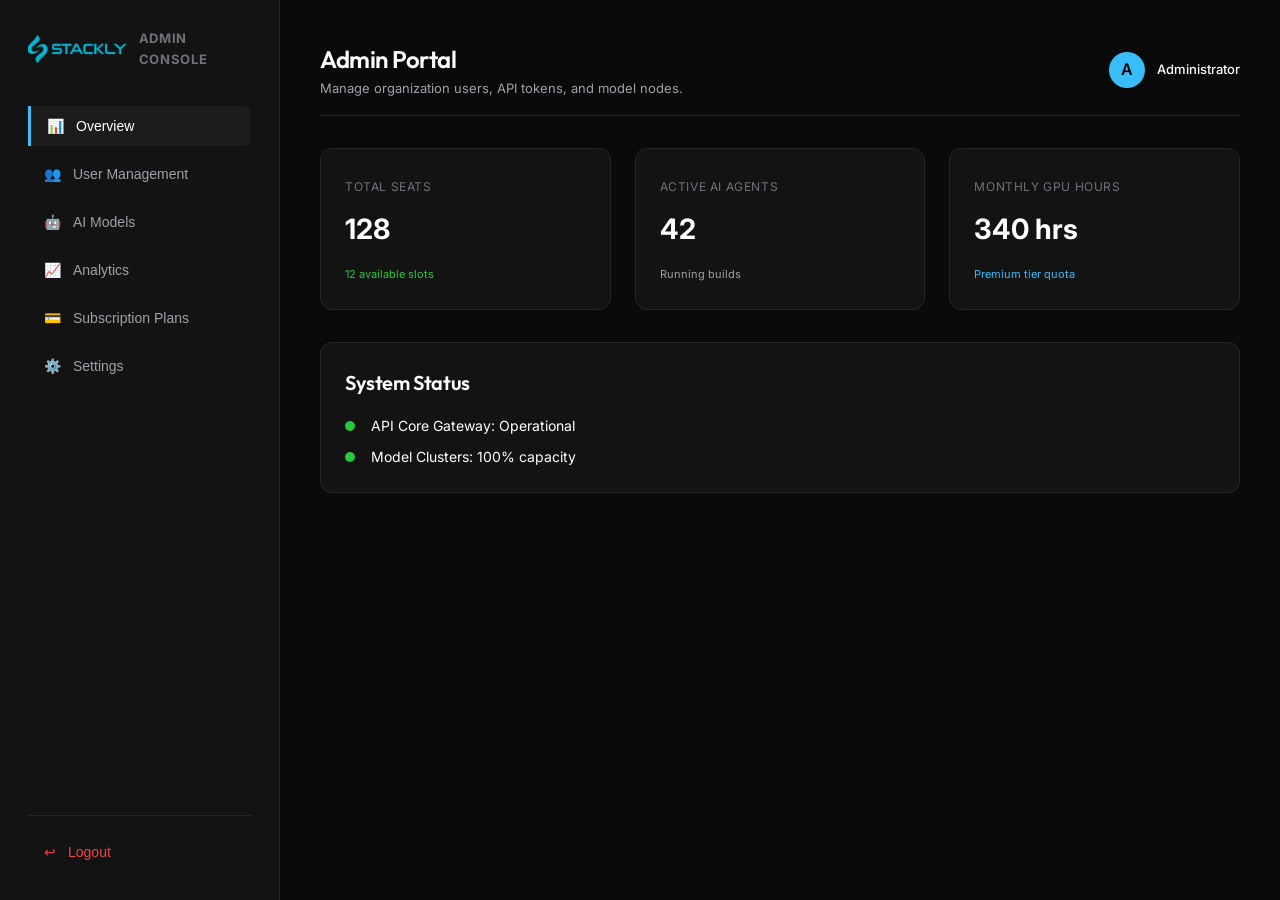
==== AdminDashboard.html @ e02384ad "first commit" ====
<!DOCTYPE html>
<html lang="en" data-theme="dark">
<head>
    <meta charset="UTF-8">
    <meta name="viewport" content="width=device-width, initial-scale=1.0">
    <title>Admin Dashboard - AI Assistant</title>
    
    <!-- Google Fonts -->
    <link rel="preconnect" href="https://fonts.googleapis.com">
    <link rel="preconnect" href="https://fonts.gstatic.com" crossorigin>
    <link href="https://fonts.googleapis.com/css2?family=Inter:wght@400;500;600;700&family=Outfit:wght@600;700;800&display=swap" rel="stylesheet">
    
    <!-- Stylesheets -->
    <link rel="stylesheet" href="styles.css">
</head>
<body>
    <div class="dashboard-layout">
        <!-- Sidebar Navigation -->
        <aside class="dashboard-sidebar">
            <div class="dashboard-sidebar-header">
                <img src="assets/logo (10).webp" alt="AI Assistant Brand Logo" class="dashboard-sidebar-logo">
                <span class="dashboard-sidebar-title">Admin Console</span>
            </div>
            
            <nav class="dashboard-nav">
                <div class="dashboard-nav-item">
                    <button class="dashboard-nav-btn active" data-target="pane-overview">
                        <span>📊</span> Overview
                    </button>
                </div>
                <div class="dashboard-nav-item">
                    <button class="dashboard-nav-btn" data-target="pane-users">
                        <span>👥</span> User Management
                    </button>
                </div>
                <div class="dashboard-nav-item">
                    <button class="dashboard-nav-btn" data-target="pane-models">
                        <span>🤖</span> AI Models
                    </button>
                </div>
                <div class="dashboard-nav-item">
                    <button class="dashboard-nav-btn" data-target="pane-analytics">
                        <span>📈</span> Analytics
                    </button>
                </div>
                <div class="dashboard-nav-item">
                    <button class="dashboard-nav-btn" data-target="pane-plans">
                        <span>💳</span> Subscription Plans
                    </button>
                </div>
                <div class="dashboard-nav-item">
                    <button class="dashboard-nav-btn" data-target="pane-settings">
                        <span>⚙️</span> Settings
                    </button>
                </div>
                
                <div class="dashboard-logout-btn">
                    <button class="dashboard-nav-btn logout-action">
                        <span>↩</span> Logout
                    </button>
                </div>
            </nav>
        </aside>
        
        <!-- Main Dashboard Content -->
        <main class="dashboard-content">
            <header class="dashboard-header">
                <div>
                    <h1 style="font-size: 24px;">Admin Portal</h1>
                    <p style="font-size: 13px; color: var(--text-secondary);">Manage organization users, API tokens, and model nodes.</p>
                </div>
                <div class="dashboard-user-profile">
                    <div class="user-avatar" id="avatar-display">A</div>
                    <div style="font-size: 13px; font-weight: 500;" id="username-display">Administrator</div>
                </div>
            </header>
            
            <!-- Tab Panes -->
            
            <!-- Pane 1: Overview -->
            <section class="dashboard-pane active" id="pane-overview">
                <div class="stats-grid">
                    <div class="stat-card">
                        <span class="stat-title">Total Seats</span>
                        <div class="stat-val">128</div>
                        <span style="font-size: 11px; color: #27c93f;">12 available slots</span>
                    </div>
                    <div class="stat-card">
                        <span class="stat-title">Active AI Agents</span>
                        <div class="stat-val">42</div>
                        <span style="font-size: 11px; opacity: 0.6;">Running builds</span>
                    </div>
                    <div class="stat-card">
                        <span class="stat-title">Monthly GPU Hours</span>
                        <div class="stat-val">340 hrs</div>
                        <span style="font-size: 11px; color: var(--accent-color);">Premium tier quota</span>
                    </div>
                </div>
                
                <div class="dashboard-card">
                    <h3 class="dashboard-section-title">System Status</h3>
                    <div style="display: flex; gap: 16px; align-items: center; margin-top: 12px; font-size: 14px;">
                        <span style="width: 10px; height: 10px; border-radius: 50%; background: #27c93f; display: inline-block;"></span>
                        <span>API Core Gateway: Operational</span>
                    </div>
                    <div style="display: flex; gap: 16px; align-items: center; margin-top: 8px; font-size: 14px;">
                        <span style="width: 10px; height: 10px; border-radius: 50%; background: #27c93f; display: inline-block;"></span>
                        <span>Model Clusters: 100% capacity</span>
                    </div>
                </div>
            </section>
            
            <!-- Pane 2: User Management -->
            <section class="dashboard-pane" id="pane-users">
                <div class="dashboard-card">
                    <h3 class="dashboard-section-title">Active Members</h3>
                    <div style="display: flex; flex-direction: column; gap: 12px; margin-top: 16px;">
                        <div style="display: flex; justify-content: space-between; border-bottom: 1px solid var(--border-color); padding-bottom: 8px; font-size: 14px;">
                            <span>Sarah Connor (sarah@corp.com)</span>
                            <span style="color: var(--accent-color); font-weight: 500;">Admin</span>
                        </div>
                        <div style="display: flex; justify-content: space-between; border-bottom: 1px solid var(--border-color); padding-bottom: 8px; font-size: 14px;">
                            <span>David Lightman (david@wargames.net)</span>
                            <span style="opacity: 0.6;">Developer</span>
                        </div>
                        <div style="display: flex; justify-content: space-between; border-bottom: 1px solid var(--border-color); padding-bottom: 8px; font-size: 14px;">
                            <span>Miles Dyson (miles@cyberdyne.jp)</span>
                            <span style="opacity: 0.6;">Developer</span>
                        </div>
                    </div>
                </div>
            </section>
            
            <!-- Pane 3: AI Models -->
            <section class="dashboard-pane" id="pane-models">
                <div class="dashboard-card">
                    <h3 class="dashboard-section-title">Active LLM Providers</h3>
                    <p style="font-size: 13px; color: var(--text-secondary); margin-bottom: 16px;">Enable or redirect traffic weights to specific AI systems.</p>
                    
                    <div style="display: flex; justify-content: space-between; align-items: center; padding: 12px 0; border-bottom: 1px solid var(--border-color);">
                        <div>
                            <div style="font-weight: 600; font-size: 14px;">Claude 3.5 Sonnet</div>
                            <span style="font-size: 11px; color: var(--text-muted);">Recommended for complex logic</span>
                        </div>
                        <div style="color: #27c93f; font-weight: 600; font-size: 13px;">ACTIVE</div>
                    </div>
                    <div style="display: flex; justify-content: space-between; align-items: center; padding: 12px 0; border-bottom: 1px solid var(--border-color);">
                        <div>
                            <div style="font-weight: 600; font-size: 14px;">Gemini 1.5 Pro</div>
                            <span style="font-size: 11px; color: var(--text-muted);">Recommended for large context tasks</span>
                        </div>
                        <div style="color: #27c93f; font-weight: 600; font-size: 13px;">ACTIVE</div>
                    </div>
                    <div style="display: flex; justify-content: space-between; align-items: center; padding: 12px 0;">
                        <div>
                            <div style="font-weight: 600; font-size: 14px;">Custom Fine-tuned model v2</div>
                            <span style="font-size: 11px; color: var(--text-muted);">Trained on internal codebases</span>
                        </div>
                        <div style="color: var(--text-muted); font-weight: 600; font-size: 13px;">STANDBY</div>
                    </div>
                </div>
            </section>
            
            <!-- Pane 4: Analytics -->
            <section class="dashboard-pane" id="pane-analytics">
                <div class="dashboard-card">
                    <h3 class="dashboard-section-title">Monthly Usage Analytics</h3>
                    <div style="background-color: rgba(255,255,255,0.01); border: 1px solid var(--border-color); border-radius: 8px; padding: 48px; text-align: center; margin-top: 16px;">
                        <span style="font-size: 3rem;">📊</span>
                        <div style="font-weight: 600; margin-top: 12px; font-size: 15px;">Monthly Graph Visualization</div>
                        <p style="font-size: 13px; color: var(--text-secondary); margin-top: 6px;">Total tokens saved this cycle: 15.4M tokens (+14.5% vs last month).</p>
                    </div>
                </div>
            </section>
            
            <!-- Pane 5: Subscription Plans -->
            <section class="dashboard-pane" id="pane-plans">
                <div class="dashboard-card">
                    <h3 class="dashboard-section-title">Active Billing Tier</h3>
                    <div style="background-color: var(--bg-card-hover); border: 1px solid var(--border-color); border-radius: 8px; padding: 24px; margin-top: 16px;">
                        <div style="display: flex; justify-content: space-between; font-weight: 600;">
                            <span>Enterprise Premium Edition</span>
                            <span style="color: var(--accent-color);">$1,450 / month</span>
                        </div>
                        <p style="font-size: 13px; color: var(--text-secondary); margin-top: 12px;">Plan includes unlimited fast seat upgrades, SOC 2 compliance reports, and custom node weights.</p>
                        <div style="margin-top: 24px;">
                            <span style="font-size: 11px; color: var(--text-muted); text-transform: uppercase;">Next Invoice Date</span>
                            <div style="font-size: 14px; font-weight: 600; margin-top: 4px;">August 1, 2026</div>
                        </div>
                    </div>
                </div>
            </section>
            
            <!-- Pane 6: Settings -->
            <section class="dashboard-pane" id="pane-settings">
                <div class="dashboard-card">
                    <h3 class="dashboard-section-title">System Configuration</h3>
                    <div style="margin-top: 20px;">
                        <div style="margin-bottom: 16px;">
                            <label style="display: block; font-size: 13px; font-weight: 600; margin-bottom: 6px;">Zero Data Retention Policy</label>
                            <span style="font-size: 11px; color: var(--text-muted); display: block; margin-bottom: 8px;">Enforces model providers to not write logs containing query prompts.</span>
                            <select class="form-input" style="width: auto;">
                                <option value="on">Strict (Enabled)</option>
                                <option value="off">Off</option>
                            </select>
                        </div>
                        <div>
                            <label style="display: block; font-size: 13px; font-weight: 600; margin-bottom: 6px;">Git Branch Verification Hook</label>
                            <span style="font-size: 11px; color: var(--text-muted); display: block; margin-bottom: 8px;">Triggers reviews of newly merged code lines.</span>
                            <select class="form-input" style="width: auto;">
                                <option value="on">Enabled</option>
                                <option value="off">Disabled</option>
                            </select>
                        </div>
                    </div>
                </div>
            </section>
        </main>
    </div>
    
    <!-- Scripts -->
    <script src="script.js"></script>
    <script>
        // Retrieve current logged in user details from localStorage to personalize
        (function() {
            const currentUser = JSON.parse(localStorage.getItem('currentUser'));
            if (currentUser) {
                document.getElementById('username-display').textContent = currentUser.fullName;
                document.getElementById('avatar-display').textContent = currentUser.fullName.charAt(0).toUpperCase();
            }
        })();
    </script>
</body>
</html>
---- styles.css ----
/* CSS Design System for Cursor Clone */

/* Theme Variables */
:root {
    /* Transitions */
    --transition-fast: 0.15s ease;
    --transition-normal: 0.25s cubic-bezier(0.4, 0, 0.2, 1);
    
    /* Layout */
    --max-width: 1200px;
    --header-height: 64px;
    
    /* Fonts */
    --font-sans: 'Inter', -apple-system, BlinkMacSystemFont, "Segoe UI", Roboto, Helvetica, Arial, sans-serif;
    --font-heading: 'Outfit', var(--font-sans);
    --font-mono: 'Fira Code', SFMono-Regular, Consolas, "Liberation Mono", Menlo, monospace;
}

/* Dark Mode (Default) */
html[data-theme="dark"] {
    --bg-page: #0a0a0a;
    --bg-header: rgba(10, 10, 10, 0.7);
    --bg-card: #131313;
    --bg-card-hover: #1c1c1c;
    --bg-panel: #141414;
    --bg-input: #1b1b1b;
    --border-color: #262626;
    --border-glow: rgba(255, 255, 255, 0.08);
    --text-primary: #ffffff;
    --text-secondary: #a1a1aa;
    --text-muted: #71717a;
    --primary-color: #ffffff;
    --primary-text-color: #000000;
    --secondary-color: #27272a;
    --secondary-text-color: #f4f4f5;
    --accent-color: #38bdf8;
    --accent-glow: rgba(56, 189, 248, 0.15);
    --ide-bg: #0d0d0d;
    --ide-chrome: #161616;
    --ide-border: #222222;
}

/* Light Mode */
html[data-theme="light"] {
    --bg-page: #f7f7f4;
    --bg-header: rgba(247, 247, 244, 0.7);
    --bg-card: #ffffff;
    --bg-card-hover: #f1f1ef;
    --bg-panel: #eaeaea;
    --bg-input: #ffffff;
    --border-color: #e4e4e0;
    --border-glow: rgba(0, 0, 0, 0.04);
    --text-primary: #1c1917;
    --text-secondary: #57534e;
    --text-muted: #878580;
    --primary-color: #1c1917;
    --primary-text-color: #ffffff;
    --secondary-color: #e7e5e4;
    --secondary-text-color: #1c1917;
    --accent-color: #0284c7;
    --accent-glow: rgba(2, 132, 199, 0.1);
    --ide-bg: #fdfdfc;
    --ide-chrome: #f0f0ed;
    --ide-border: #e2e2de;
}

/* Base Styles */
* {
    box-sizing: border-box;
    margin: 0;
    padding: 0;
}

html {
    scroll-behavior: smooth;
    max-width: 100%;
    overflow-x: hidden;
}

body {
    background-color: var(--bg-page);
    color: var(--text-primary);
    font-family: var(--font-sans);
    line-height: 1.6;
    font-size: 16px;
    transition: background-color var(--transition-normal), color var(--transition-normal);
    -webkit-font-smoothing: antialiased;
    max-width: 100%;
    overflow-x: hidden;
}

h1, h2, h3, h4, h5, h6 {
    font-family: var(--font-heading);
    font-weight: 600;
    letter-spacing: -0.02em;
    color: var(--text-primary);
}

a {
    color: inherit;
    text-decoration: none;
    transition: color var(--transition-fast);
}

/* Container Layout */
.container {
    width: 100%;
    max-width: var(--max-width);
    margin: 0 auto;
    padding: 0 24px;
}

/* Sticky Navigation Header */
.site-header {
    position: fixed;
    top: 0;
    left: 0;
    width: 100%;
    height: var(--header-height);
    background-color: var(--bg-header);
    backdrop-filter: blur(12px);
    -webkit-backdrop-filter: blur(12px);
    border-bottom: 1px solid var(--border-color);
    z-index: 100;
    transition: background-color var(--transition-normal), border-color var(--transition-normal);
}

.nav-container {
    max-width: var(--max-width);
    height: 100%;
    margin: 0 auto;
    padding: 0 24px;
    display: flex;
    align-items: center;
    justify-content: space-between;
}

.brand-logo {
    display: flex;
    align-items: center;
    color: var(--text-primary);
}

.logo-icon {
    height: 20px;
    width: auto;
}

/* Dropdown Menus */
.main-navigation {
    display: flex;
    align-items: center;
}

.nav-list {
    display: flex;
    list-style: none;
    gap: 8px;
}

.nav-item {
    position: relative;
}

.nav-link, .nav-btn-link {
    display: flex;
    align-items: center;
    gap: 4px;
    padding: 8px 16px;
    font-size: 14px;
    font-weight: 500;
    color: var(--text-secondary);
    background: none;
    border: none;
    cursor: pointer;
    border-radius: 6px;
    font-family: inherit;
    transition: color var(--transition-fast), background-color var(--transition-fast);
}

.nav-link:hover, .nav-btn-link:hover {
    color: var(--text-primary);
    background-color: var(--bg-card-hover);
}

.caret-icon {
    font-size: 10px;
    opacity: 0.7;
    margin-left: 2px;
}

/* Hover-based Dropdown Menu */
.dropdown-menu {
    position: absolute;
    top: calc(100% + 4px);
    left: 0;
    min-width: 180px;
    background-color: var(--bg-card);
    border: 1px solid var(--border-color);
    border-radius: 8px;
    padding: 6px;
    opacity: 0;
    visibility: hidden;
    transform: translateY(8px);
    transition: opacity var(--transition-fast), transform var(--transition-fast), visibility var(--transition-fast);
    box-shadow: 0 10px 25px -5px rgba(0, 0, 0, 0.1), 0 8px 10px -6px rgba(0, 0, 0, 0.1);
    z-index: 110;
}

.nav-item:hover .dropdown-menu,
.nav-item:focus-within .dropdown-menu {
    opacity: 1;
    visibility: visible;
    transform: translateY(0);
}

.dropdown-link {
    display: block;
    padding: 8px 12px;
    font-size: 14px;
    color: var(--text-secondary);
    border-radius: 4px;
    transition: background-color var(--transition-fast), color var(--transition-fast);
}

.dropdown-link:hover {
    background-color: var(--bg-card-hover);
    color: var(--text-primary);
}

/* Header Actions buttons */
.header-actions {
    display: flex;
    align-items: center;
    gap: 12px;
}

.btn-signin {
    font-size: 14px;
    font-weight: 500;
    color: var(--text-secondary);
    padding: 8px 12px;
    transition: color var(--transition-fast);
}

.btn-signin:hover {
    color: var(--text-primary);
}

.btn-contact-sales {
    font-size: 14px;
    font-weight: 500;
    color: var(--text-secondary);
    padding: 8px 16px;
    border: 1px solid var(--border-color);
    border-radius: 6px;
    transition: background-color var(--transition-fast), color var(--transition-fast);
}

.btn-contact-sales:hover {
    background-color: var(--bg-card-hover);
    color: var(--text-primary);
}

.btn-download-main {
    font-size: 14px;
    font-weight: 500;
    background-color: var(--primary-color);
    color: var(--primary-text-color);
    padding: 8px 16px;
    border-radius: 6px;
    transition: opacity var(--transition-fast);
}

.btn-download-main:hover {
    opacity: 0.9;
}

/* Mobile Toggle menu button */
.mobile-menu-toggle {
    display: none;
    background: none;
    border: none;
    color: var(--text-primary);
    cursor: pointer;
    padding: 4px;
}

.mobile-menu-toggle svg {
    width: 24px;
    height: 24px;
}

.hidden {
    display: none !important;
}

/* Hero Section */
.hero-section {
    padding-top: 140px;
    padding-bottom: 60px;
    text-align: center;
}

.hero-container {
    max-width: 800px;
    margin: 0 auto;
    padding: 0 24px;
}

.hero-heading {
    font-size: 3.5rem;
    line-height: 1.15;
    font-weight: 700;
    margin-bottom: 24px;
    letter-spacing: -0.03em;
    background: linear-gradient(135deg, var(--text-primary) 50%, var(--text-muted));
    -webkit-background-clip: text;
    -webkit-text-fill-color: transparent;
}

.hero-ctas {
    display: flex;
    justify-content: center;
    gap: 16px;
    margin-top: 32px;
}

.btn-hero-primary {
    display: inline-flex;
    align-items: center;
    gap: 8px;
    background-color: var(--primary-color);
    color: var(--primary-text-color);
    padding: 14px 28px;
    border-radius: 8px;
    font-size: 16px;
    font-weight: 600;
    transition: opacity var(--transition-fast), transform var(--transition-fast);
}

.btn-hero-primary:hover {
    opacity: 0.9;
    transform: translateY(-1px);
}

.btn-hero-secondary {
    display: inline-flex;
    align-items: center;
    gap: 8px;
    background-color: var(--secondary-color);
    color: var(--secondary-text-color);
    border: 1px solid var(--border-color);
    padding: 14px 28px;
    border-radius: 8px;
    font-size: 16px;
    font-weight: 600;
    transition: background-color var(--transition-fast), transform var(--transition-fast);
}

.btn-hero-secondary:hover {
    background-color: var(--bg-card-hover);
    transform: translateY(-1px);
}

.btn-icon {
    font-weight: 700;
}

/* Interactive IDE Section */
.ide-demo-section {
    padding: 40px 0 80px;
}

.ide-demo-container {
    max-width: 1040px;
    margin: 0 auto;
    padding: 0 24px;
}

.ide-frame {
    background-color: var(--ide-bg);
    border: 1px solid var(--ide-border);
    border-radius: 12px;
    overflow: hidden;
    box-shadow: 0 20px 50px rgba(0, 0, 0, 0.15), 0 0 0 1px var(--border-glow);
    display: flex;
    flex-direction: column;
    height: 600px;
    transition: background-color var(--transition-normal), border-color var(--transition-normal);
}

.ide-titlebar {
    background-color: var(--ide-chrome);
    height: 40px;
    display: flex;
    align-items: center;
    justify-content: space-between;
    padding: 0 16px;
    border-bottom: 1px solid var(--ide-border);
}

.window-controls {
    display: flex;
    gap: 6px;
}

.window-controls .dot {
    width: 10px;
    height: 10px;
    border-radius: 50%;
    display: inline-block;
}

.dot.red { background-color: #ff5f56; }
.dot.yellow { background-color: #ffbd2e; }
.dot.green { background-color: #27c93f; }

.tabs-container {
    display: flex;
    height: 100%;
}

.ide-tab {
    background: none;
    border: none;
    font-family: var(--font-sans);
    font-size: 13px;
    color: var(--text-secondary);
    padding: 0 20px;
    height: 100%;
    cursor: pointer;
    border-bottom: 2px solid transparent;
    transition: color var(--transition-fast), border-color var(--transition-fast);
}

.ide-tab.active {
    color: var(--text-primary);
    font-weight: 500;
    border-bottom-color: var(--accent-color);
}

.ide-status-pill {
    display: flex;
    align-items: center;
    gap: 6px;
    font-size: 12px;
    color: var(--text-muted);
    font-weight: 500;
}

.pulse-indicator {
    width: 6px;
    height: 6px;
    border-radius: 50%;
    background-color: #10b981;
    display: inline-block;
    animation: pulse 2s infinite;
}

@keyframes pulse {
    0% { transform: scale(0.95); box-shadow: 0 0 0 0 rgba(16, 185, 129, 0.7); }
    70% { transform: scale(1); box-shadow: 0 0 0 4px rgba(16, 185, 129, 0); }
    100% { transform: scale(0.95); box-shadow: 0 0 0 0 rgba(16, 185, 129, 0); }
}

.ide-body {
    flex: 1;
    position: relative;
    overflow: hidden;
}

.ide-pane {
    position: absolute;
    top: 0;
    left: 0;
    width: 100%;
    height: 100%;
    opacity: 0;
    visibility: hidden;
    transition: opacity var(--transition-fast), visibility var(--transition-fast);
}

.ide-pane.active {
    opacity: 1;
    visibility: visible;
}

/* Workspace Layout */
.workspace-layout {
    display: grid;
    grid-template-columns: 200px 1fr 240px;
    height: 100%;
}

.ide-sidebar {
    background-color: var(--ide-chrome);
    border-right: 1px solid var(--ide-border);
    display: flex;
    flex-direction: column;
    padding: 12px 0;
    overflow-y: auto;
}

.sidebar-section {
    margin-bottom: 20px;
}

.sidebar-title {
    font-family: var(--font-heading);
    font-size: 11px;
    text-transform: uppercase;
    letter-spacing: 0.05em;
    color: var(--text-muted);
    padding: 0 16px 8px;
    font-weight: 600;
}

.task-rows {
    display: flex;
    flex-direction: column;
}

.task-row {
    display: flex;
    align-items: center;
    gap: 10px;
    padding: 8px 16px;
    cursor: pointer;
    transition: background-color var(--transition-fast);
}

.task-row:hover {
    background-color: var(--bg-card-hover);
}

.task-row.active {
    background-color: var(--accent-glow);
    border-left: 2px solid var(--accent-color);
}

.task-icon {
    display: flex;
    align-items: center;
    color: var(--accent-color);
}

.task-name {
    font-size: 13px;
    font-weight: 500;
    color: var(--text-primary);
    white-space: nowrap;
    overflow: hidden;
    text-overflow: ellipsis;
}

.task-status {
    font-size: 11px;
    color: var(--text-muted);
}

.file-list {
    list-style: none;
}

.file-item {
    font-size: 13px;
    color: var(--text-secondary);
    padding: 6px 20px;
    cursor: pointer;
    transition: background-color var(--transition-fast), color var(--transition-fast);
}

.file-item:hover {
    background-color: var(--bg-card-hover);
    color: var(--text-primary);
}

.file-item.selected {
    color: var(--text-primary);
    font-weight: 500;
    background-color: var(--bg-card-hover);
}

/* Editor Area styling */
.ide-editor-area {
    display: flex;
    flex-direction: column;
    background-color: var(--ide-bg);
    height: 100%;
    position: relative;
}

.editor-header {
    height: 36px;
    border-bottom: 1px solid var(--ide-border);
    display: flex;
    align-items: center;
    justify-content: space-between;
    padding: 0 16px;
}

.active-tab-file {
    font-size: 13px;
    font-weight: 500;
    color: var(--text-primary);
}

.editor-mode-badge {
    font-size: 11px;
    color: var(--accent-color);
    background-color: var(--accent-glow);
    padding: 2px 8px;
    border-radius: 4px;
    font-weight: 500;
}

.editor-window {
    flex: 1;
    display: flex;
    padding: 16px 0;
    font-family: var(--font-mono);
    font-size: 13px;
    overflow-y: auto;
}

.line-numbers {
    width: 44px;
    text-align: right;
    padding-right: 12px;
    color: var(--text-muted);
    user-select: none;
    line-height: 20px;
}

.code-output {
    flex: 1;
    white-space: pre-wrap;
    line-height: 20px;
    color: var(--text-primary);
}

/* Code Highlighting */
.code-comment { color: #57534e; font-style: italic; }
.code-tag { color: #f43f5e; }
.code-attr { color: #f97316; }
.code-str { color: #10b981; }
.code-div { color: #f43f5e; }

/* Interactive panel */
.editor-interactive-panel {
    border-top: 1px solid var(--ide-border);
    background-color: var(--ide-chrome);
    padding: 12px 16px;
}

.suggestions-row {
    display: flex;
    align-items: center;
    gap: 8px;
    margin-bottom: 10px;
    flex-wrap: wrap;
}

.suggest-label {
    font-size: 12px;
    color: var(--text-muted);
}

.suggest-btn {
    background-color: var(--bg-card);
    border: 1px solid var(--border-color);
    color: var(--text-secondary);
    font-size: 12px;
    padding: 4px 10px;
    border-radius: 4px;
    cursor: pointer;
    font-family: inherit;
    transition: background-color var(--transition-fast), color var(--transition-fast);
}

.suggest-btn:hover {
    background-color: var(--bg-card-hover);
    color: var(--text-primary);
}

.prompt-input-wrapper {
    background-color: var(--bg-input);
    border: 1px solid var(--border-color);
    border-radius: 8px;
    padding: 8px;
    display: flex;
    flex-direction: column;
    gap: 8px;
    transition: border-color var(--transition-fast);
}

.prompt-input-wrapper:focus-within {
    border-color: var(--accent-color);
}

.prompt-textarea {
    background: none;
    border: none;
    outline: none;
    color: var(--text-primary);
    font-family: inherit;
    font-size: 13px;
    resize: none;
    height: 48px;
}

.prompt-controls {
    display: flex;
    align-items: center;
    justify-content: space-between;
}

.model-select {
    display: flex;
    align-items: center;
    gap: 6px;
    font-size: 11px;
}

.model-badge {
    background-color: var(--border-color);
    color: var(--text-secondary);
    padding: 2px 6px;
    border-radius: 4px;
}

.model-name {
    color: var(--text-muted);
}

.prompt-submit-btn {
    background-color: var(--primary-color);
    color: var(--primary-text-color);
    border: none;
    padding: 6px 12px;
    font-size: 12px;
    font-weight: 500;
    border-radius: 4px;
    cursor: pointer;
    font-family: inherit;
    transition: opacity var(--transition-fast);
}

.prompt-submit-btn:hover {
    opacity: 0.9;
}

/* Side Terminal Panel */
.ide-terminal-panel {
    background-color: var(--ide-chrome);
    border-left: 1px solid var(--ide-border);
    display: flex;
    flex-direction: column;
}

.panel-header {
    height: 36px;
    border-bottom: 1px solid var(--ide-border);
    display: flex;
}

.panel-tab {
    display: flex;
    align-items: center;
    justify-content: center;
    padding: 0 16px;
    font-size: 12px;
    color: var(--text-secondary);
    cursor: pointer;
    border-bottom: 1px solid transparent;
}

.panel-tab.active {
    color: var(--text-primary);
    font-weight: 500;
    border-bottom-color: var(--accent-color);
}

.terminal-body {
    flex: 1;
    padding: 16px;
    font-family: var(--font-mono);
    font-size: 12px;
    color: var(--text-secondary);
    overflow-y: auto;
    line-height: 1.5;
}

.term-line {
    margin-bottom: 6px;
}

.term-line.system {
    color: var(--text-muted);
}

.term-line.success {
    color: #10b981;
}

.term-line.error {
    color: #f43f5e;
}

/* CLI simulation styling */
.cli-workspace {
    display: flex;
    flex-direction: column;
    height: 100%;
}

.cli-header {
    height: 36px;
    background-color: var(--ide-chrome);
    border-bottom: 1px solid var(--ide-border);
    display: flex;
    align-items: center;
    padding: 0 16px;
}

.cli-title {
    font-size: 12px;
    color: var(--text-secondary);
    font-family: var(--font-mono);
}

.cli-body {
    flex: 1;
    background-color: #000000;
    color: #ffffff;
    font-family: var(--font-mono);
    font-size: 13px;
    padding: 20px;
    overflow-y: auto;
}

.cli-line {
    margin-bottom: 4px;
    line-height: 1.5;
}

.cli-line.success { color: #10b981; }
.cli-line.info { color: #38bdf8; }
.cli-line.warning { color: #f59e0b; }

/* Features Overview Section */
.features-overview {
    padding: 80px 0;
    border-top: 1px solid var(--border-color);
}

.section-container {
    display: flex;
    flex-direction: column;
    gap: 48px;
}

.feature-headline-block {
    max-width: 680px;
}

.badge-accent {
    display: inline-block;
    color: var(--accent-color);
    background-color: var(--accent-glow);
    font-size: 12px;
    font-weight: 600;
    text-transform: uppercase;
    letter-spacing: 0.05em;
    padding: 4px 10px;
    border-radius: 100px;
    margin-bottom: 16px;
}

.section-title {
    font-size: 2.5rem;
    font-weight: 700;
    line-height: 1.15;
    margin-bottom: 16px;
}

.section-title-sm {
    font-size: 2rem;
    font-weight: 700;
    line-height: 1.2;
    margin-bottom: 16px;
}

.section-subtitle {
    font-size: 1.15rem;
    color: var(--text-secondary);
    margin-bottom: 20px;
}

.link-arrow {
    display: inline-flex;
    align-items: center;
    gap: 6px;
    font-weight: 500;
    color: var(--text-primary);
}

.link-arrow .arrow {
    transition: transform var(--transition-fast);
}

.link-arrow:hover .arrow {
    transform: translateX(4px);
}

/* Feature grid cards layout */
.feature-grid {
    display: grid;
    grid-template-columns: repeat(2, 1fr);
    gap: 24px;
}

.glass-panel {
    background-color: var(--bg-card);
    border: 1px solid var(--border-color);
    border-radius: 12px;
    overflow: hidden;
    transition: background-color var(--transition-normal), border-color var(--transition-normal), transform var(--transition-fast);
}

.glass-panel:hover {
    background-color: var(--bg-card-hover);
    transform: translateY(-2px);
}

.card-image-box {
    height: 240px;
    background-color: var(--bg-panel);
    overflow: hidden;
    position: relative;
    border-bottom: 1px solid var(--border-color);
}

.card-img {
    width: 100%;
    height: 100%;
    object-cover: cover;
    object-position: center;
    transition: transform var(--transition-normal);
}

.feature-card:hover .card-img {
    transform: scale(1.03);
}

.card-content {
    padding: 32px;
}

.card-title {
    font-size: 1.35rem;
    font-weight: 600;
    margin-bottom: 12px;
}

.card-text {
    font-size: 15px;
    color: var(--text-secondary);
    margin-bottom: 20px;
}

.card-link {
    display: inline-block;
    font-size: 14px;
    font-weight: 500;
    color: var(--text-primary);
}

/* Automations Section */
.automations-section {
    padding: 80px 0;
    background: radial-gradient(circle at 80% 50%, var(--accent-glow) 0%, transparent 60%);
    border-top: 1px solid var(--border-color);
}

.automations-layout {
    display: grid;
    grid-template-columns: 1fr 1fr;
    gap: 48px;
    align-items: center;
}

.section-paragraph {
    font-size: 1.05rem;
    color: var(--text-secondary);
    margin-bottom: 24px;
}

.check-list {
    list-style: none;
    margin-bottom: 28px;
}

.check-list li {
    display: flex;
    align-items: center;
    gap: 10px;
    font-size: 15px;
    margin-bottom: 10px;
    color: var(--text-secondary);
}

.check-mark {
    color: var(--accent-color);
    font-weight: bold;
}

.btn-link-pill {
    display: inline-block;
    padding: 10px 20px;
    background-color: var(--bg-card);
    border: 1px solid var(--border-color);
    border-radius: 100px;
    font-size: 14px;
    font-weight: 500;
    transition: background-color var(--transition-fast);
}

.btn-link-pill:hover {
    background-color: var(--bg-card-hover);
}

/* Mockup automation card */
.automations-mockup-container {
    display: flex;
    justify-content: center;
}

.automations-card {
    background-color: #0c0b0a;
    border: 1px solid #1f1d1b;
    border-radius: 10px;
    width: 100%;
    max-width: 440px;
    overflow: hidden;
    box-shadow: 0 10px 30px rgba(0, 0, 0, 0.2);
}

.mockup-header {
    height: 36px;
    background-color: #141311;
    border-bottom: 1px solid #1f1d1b;
    display: flex;
    align-items: center;
    justify-content: space-between;
    padding: 0 16px;
}

.mockup-title {
    font-size: 12px;
    font-family: var(--font-mono);
    color: #a1a1aa;
}

.badge-active {
    font-size: 11px;
    background-color: rgba(16, 185, 129, 0.15);
    color: #10b981;
    padding: 2px 8px;
    border-radius: 4px;
    font-weight: 500;
}

.mockup-code {
    padding: 20px;
    font-family: var(--font-mono);
    font-size: 13px;
    color: #f4f4f5;
    line-height: 1.6;
    overflow-x: auto;
}

.json-key { color: #f43f5e; }
.json-str { color: #10b981; }
.json-bool { color: #38bdf8; }
.json-comment { color: #71717a; font-style: italic; }

.mockup-footer-action {
    padding: 12px 20px;
    background-color: #141311;
    border-top: 1px solid #1f1d1b;
    font-size: 12px;
}

.log-status.success {
    color: #10b981;
}

/* Testimonials section */
.testimonials-section {
    padding: 80px 0;
    border-top: 1px solid var(--border-color);
}

.testimonials-heading {
    text-align: center;
    font-size: 1.75rem;
    margin-bottom: 40px;
    color: var(--text-primary);
}

.testimonials-grid {
    display: grid;
    grid-template-columns: repeat(3, 1fr);
    gap: 24px;
}

.testimonial-card {
    background-color: var(--bg-card);
    border: 1px solid var(--border-color);
    padding: 32px;
    border-radius: 12px;
    display: flex;
    flex-direction: column;
    justify-content: space-between;
    transition: background-color var(--transition-normal);
}

.quote-text {
    font-size: 15px;
    color: var(--text-secondary);
    font-style: italic;
    margin-bottom: 24px;
    line-height: 1.6;
}

.quote-author {
    display: flex;
    flex-direction: column;
    font-style: normal;
}

.author-name {
    font-weight: 600;
    font-size: 14px;
    color: var(--text-primary);
}

.author-title {
    font-size: 12px;
    color: var(--text-muted);
}

/* Stay on Frontier section */
.frontier-section {
    padding: 80px 0;
    background-color: var(--bg-card);
    border-top: 1px solid var(--border-color);
}

.frontier-intro {
    max-width: 600px;
    margin: 0 auto 48px;
}

.frontier-grid {
    display: grid;
    grid-template-columns: repeat(3, 1fr);
    gap: 24px;
}

.frontier-card {
    border: 1px solid var(--border-color);
    padding: 32px;
    border-radius: 12px;
    background-color: var(--bg-page);
    transition: transform var(--transition-fast);
}

.frontier-card:hover {
    transform: translateY(-2px);
}

.frontier-icon {
    font-size: 28px;
    margin-bottom: 16px;
}

.frontier-card-title {
    font-size: 1.25rem;
    font-weight: 600;
    margin-bottom: 12px;
}

.frontier-card-desc {
    font-size: 14px;
    color: var(--text-secondary);
    margin-bottom: 20px;
}

.frontier-link {
    font-size: 13px;
    font-weight: 500;
    color: var(--text-primary);
}

/* Pricing Section */
.pricing-section {
    padding: 80px 0;
    border-top: 1px solid var(--border-color);
}

.pricing-header {
    max-width: 600px;
    margin: 0 auto 48px;
    text-align: center;
}

.pricing-grid {
    display: grid;
    grid-template-columns: repeat(3, 1fr);
    gap: 24px;
    align-items: stretch;
}

.pricing-card {
    padding: 40px 32px;
    display: flex;
    flex-direction: column;
    justify-content: space-between;
    position: relative;
}

.pricing-card.popular {
    border-color: var(--accent-color);
    box-shadow: 0 10px 30px var(--accent-glow);
}

.popular-badge {
    position: absolute;
    top: 16px;
    right: 16px;
    background-color: var(--accent-color);
    color: var(--primary-text-color);
    font-size: 11px;
    font-weight: 600;
    text-transform: uppercase;
    padding: 2px 10px;
    border-radius: 100px;
}

.pricing-card-header {
    margin-bottom: 28px;
}

.plan-name {
    font-size: 1.5rem;
    font-weight: 600;
    margin-bottom: 8px;
}

.plan-desc {
    font-size: 13px;
    color: var(--text-secondary);
    margin-bottom: 20px;
}

.plan-price {
    display: flex;
    align-items: baseline;
}

.price-val {
    font-size: 2.5rem;
    font-weight: 700;
    color: var(--text-primary);
}

.price-freq {
    font-size: 14px;
    color: var(--text-muted);
    margin-left: 4px;
}

.plan-features {
    list-style: none;
    margin-bottom: 32px;
}

.plan-features li {
    font-size: 14px;
    color: var(--text-secondary);
    margin-bottom: 12px;
    display: flex;
    align-items: center;
    gap: 8px;
}

.feat-check {
    color: var(--accent-color);
    font-weight: bold;
}

.btn-plan-action {
    display: block;
    text-align: center;
    padding: 12px 20px;
    border: 1px solid var(--border-color);
    border-radius: 6px;
    font-size: 14px;
    font-weight: 600;
    background-color: var(--bg-card);
    transition: background-color var(--transition-fast), border-color var(--transition-fast);
}

.btn-plan-action:hover {
    background-color: var(--bg-card-hover);
    border-color: var(--text-secondary);
}

.btn-plan-action.primary {
    background-color: var(--primary-color);
    color: var(--primary-text-color);
    border: none;
    transition: opacity var(--transition-fast);
}

.btn-plan-action.primary:hover {
    opacity: 0.9;
}

/* Changelog update logs */
.changelog-section {
    padding: 80px 0;
    border-top: 1px solid var(--border-color);
}

.changelog-header-row {
    display: flex;
    align-items: flex-end;
    justify-content: space-between;
    margin-bottom: 40px;
}

.section-paragraph-muted {
    font-size: 1rem;
    color: var(--text-muted);
}

.btn-secondary-link {
    font-size: 14px;
    font-weight: 500;
    color: var(--text-secondary);
}

.btn-secondary-link:hover {
    color: var(--text-primary);
}

.changelog-list {
    display: flex;
    flex-direction: column;
    gap: 32px;
}

.changelog-item {
    display: grid;
    grid-template-columns: 200px 1fr;
    gap: 24px;
    padding-bottom: 32px;
    border-bottom: 1px solid var(--border-color);
}

.changelog-item:last-child {
    border-bottom: none;
    padding-bottom: 0;
}

.changelog-meta {
    display: flex;
    flex-direction: column;
    gap: 4px;
}

.changelog-date {
    font-size: 14px;
    color: var(--text-secondary);
}

.changelog-ver {
    font-family: var(--font-mono);
    font-size: 12px;
    color: var(--text-muted);
}

.changelog-title {
    font-size: 1.15rem;
    font-weight: 600;
    margin-bottom: 8px;
}

.changelog-desc {
    font-size: 14px;
    color: var(--text-secondary);
}

/* Blog grid styling */
.blog-section {
    padding: 80px 0;
    border-top: 1px solid var(--border-color);
}

.blog-header-row {
    display: flex;
    align-items: flex-end;
    justify-content: space-between;
    margin-bottom: 40px;
}

.blog-grid {
    display: grid;
    grid-template-columns: repeat(3, 1fr);
    gap: 24px;
}

.blog-card {
    background-color: var(--bg-card);
    border: 1px solid var(--border-color);
    padding: 32px;
    border-radius: 12px;
    display: flex;
    flex-direction: column;
    justify-content: space-between;
    transition: transform var(--transition-fast), background-color var(--transition-normal);
}

.blog-card:hover {
    transform: translateY(-2px);
    background-color: var(--bg-card-hover);
}

.blog-card-meta {
    display: flex;
    justify-content: space-between;
    font-size: 11px;
    font-weight: 600;
    margin-bottom: 16px;
}

.blog-tag {
    color: var(--accent-color);
    text-transform: uppercase;
    letter-spacing: 0.05em;
}

.blog-readtime {
    color: var(--text-muted);
}

.blog-card-title {
    font-size: 1.2rem;
    font-weight: 600;
    line-height: 1.35;
    margin-bottom: 12px;
}

.blog-card-preview {
    font-size: 13.5px;
    color: var(--text-secondary);
    margin-bottom: 24px;
}

.blog-card-footer {
    display: flex;
    justify-content: space-between;
    font-size: 12px;
    color: var(--text-muted);
    border-top: 1px solid var(--border-color);
    padding-top: 16px;
}

/* Final CTA Section styling */
.final-cta-section {
    padding: 100px 0;
    background-color: var(--bg-card);
    border-top: 1px solid var(--border-color);
}

.cta-title {
    font-size: 3rem;
    font-weight: 700;
    margin-bottom: 16px;
}

.cta-subtitle {
    font-size: 1.15rem;
    color: var(--text-secondary);
    margin-bottom: 32px;
}

.cta-buttons {
    display: flex;
    justify-content: center;
    margin-bottom: 16px;
}

.cta-small-text {
    font-size: 13px;
    color: var(--text-muted);
}

/* Footer styling */
.site-footer {
    background-color: var(--bg-page);
    border-top: 1px solid var(--border-color);
    padding: 80px 0 40px;
    transition: background-color var(--transition-normal);
}

.footer-grid {
    display: grid;
    grid-template-columns: repeat(4, 1fr);
    gap: 48px;
    padding-bottom: 60px;
}

.footer-col-title {
    font-size: 12px;
    text-transform: uppercase;
    letter-spacing: 0.05em;
    color: var(--text-muted);
    margin-bottom: 16px;
    font-weight: 600;
}

.footer-links-list {
    list-style: none;
}

.footer-links-list li {
    margin-bottom: 10px;
}

.footer-links-list a {
    font-size: 14px;
    color: var(--text-secondary);
}

.footer-links-list a:hover {
    color: var(--text-primary);
}

.footer-bottom {
    display: flex;
    justify-content: space-between;
    align-items: center;
    border-top: 1px solid var(--border-color);
    padding-top: 32px;
}

.footer-bottom-left {
    display: flex;
    align-items: center;
    gap: 20px;
    font-size: 13px;
    color: var(--text-muted);
}

.legal-link:hover {
    color: var(--text-secondary);
}

.badge-soc {
    font-size: 11px;
    background-color: var(--border-color);
    color: var(--text-secondary);
    padding: 2px 8px;
    border-radius: 4px;
}

.footer-bottom-right {
    display: flex;
    align-items: center;
    gap: 16px;
}

/* Theme Switcher */
.theme-switcher {
    display: flex;
    background-color: var(--bg-card);
    border: 1px solid var(--border-color);
    border-radius: 6px;
    padding: 3px;
}

.theme-switch-btn {
    background: none;
    border: none;
    width: 28px;
    height: 28px;
    border-radius: 4px;
    display: flex;
    align-items: center;
    justify-content: center;
    cursor: pointer;
    font-size: 12px;
    opacity: 0.6;
    transition: opacity var(--transition-fast), background-color var(--transition-fast);
}

.theme-switch-btn:hover {
    opacity: 1;
}

.theme-switch-btn.active {
    background-color: var(--bg-card-hover);
    opacity: 1;
}

/* Language Picker */
.language-picker {
    display: flex;
    align-items: center;
    gap: 4px;
    background-color: var(--bg-card);
    border: 1px solid var(--border-color);
    padding: 4px 10px;
    border-radius: 6px;
}

.globe-icon {
    font-size: 12px;
}

.lang-select {
    background: none;
    border: none;
    font-family: inherit;
    font-size: 13px;
    color: var(--text-secondary);
    cursor: pointer;
    outline: none;
}

/* --- AI Assistant Extension Design System --- */

/* Brand & Logo Sizing */
.logo-img {
    height: 32px;
    width: auto;
    object-fit: contain;
    display: block;
}

.footer-brand-col {
    display: flex;
    flex-direction: column;
    gap: 12px;
    grid-column: span 1;
}

.footer-logo-img {
    height: 40px;
    width: auto;
    object-fit: contain;
}

.footer-brand-desc {
    font-size: 13px;
    color: var(--text-secondary);
    line-height: 1.6;
}

.nav-login-btn {
    border: 1px solid var(--border-color);
    border-radius: 6px;
    padding: 8px 18px !important;
    background-color: var(--bg-card);
}

.nav-login-btn:hover {
    background-color: var(--bg-card-hover);
    color: var(--text-primary);
}

/* Redefine Footer Grid for Brand Column balance */
.footer-grid {
    grid-template-columns: 1.5fr 1fr 1fr 1fr 1fr;
}

/* Aurora & Typing Animations */
.aurora-section {
    position: relative;
    overflow: hidden;
}

.aurora-bg {
    position: absolute;
    top: -50%;
    left: -50%;
    width: 200%;
    height: 200%;
    background: radial-gradient(circle at 20% 30%, rgba(56, 189, 248, 0.12) 0%, transparent 45%),
                radial-gradient(circle at 80% 70%, rgba(168, 85, 247, 0.12) 0%, transparent 45%),
                radial-gradient(circle at 50% 40%, rgba(236, 72, 153, 0.08) 0%, transparent 40%);
    filter: blur(80px);
    z-index: 0;
    pointer-events: none;
    animation: aurora-flow 25s infinite alternate ease-in-out;
}

@keyframes aurora-flow {
    0% { transform: rotate(0deg) translate(0, 0); }
    50% { transform: rotate(180deg) translate(-5%, 5%); }
    100% { transform: rotate(360deg) translate(0, 0); }
}

.hero-layout {
    display: flex;
    align-items: center;
    justify-content: space-between;
    gap: 48px;
    text-align: left;
    padding: 40px 0;
    position: relative;
    z-index: 2;
}

.hero-text-block {
    flex: 1.3;
}

.hero-subtitle {
    font-size: 1.2rem;
    color: var(--text-secondary);
    margin-top: 16px;
    max-width: 600px;
}

.hero-orb-block {
    flex: 0.7;
    display: flex;
    justify-content: center;
    align-items: center;
}

.orb-container {
    position: relative;
    width: 320px;
    height: 320px;
    display: flex;
    justify-content: center;
    align-items: center;
}

.orb-glow-backdrop {
    position: absolute;
    width: 80%;
    height: 80%;
    background: radial-gradient(circle, rgba(56, 189, 248, 0.25) 0%, rgba(168, 85, 247, 0.2) 60%, transparent 100%);
    filter: blur(40px);
    border-radius: 50%;
    z-index: -1;
    animation: orb-pulse 6s infinite alternate ease-in-out;
}

#floating-ai-orb {
    width: 100%;
    height: 100%;
    border-radius: 50%;
    display: block;
}

@keyframes orb-pulse {
    0% { transform: scale(0.9); opacity: 0.8; }
    100% { transform: scale(1.1); opacity: 1; }
}

.typing-text {
    color: var(--accent-color);
    font-weight: 700;
    border-right: 2px solid var(--accent-color);
    padding-right: 4px;
    white-space: nowrap;
    animation: typing-blink 0.75s step-end infinite;
}

@keyframes typing-blink {
    from, to { border-color: transparent }
    50% { border-color: var(--accent-color); }
}

/* Card Tilt and Neon Glows */
.tilt-card {
    transition: transform 0.15s ease-out, box-shadow 0.15s ease-out;
    transform-style: preserve-3d;
    perspective: 1000px;
    position: relative;
}

.glow-border {
    position: absolute;
    top: 0; left: 0; right: 0; bottom: 0;
    border-radius: inherit;
    pointer-events: none;
    border: 1px solid transparent;
    background: linear-gradient(135deg, rgba(56, 189, 248, 0.4), rgba(168, 85, 247, 0.4)) border-box;
    -webkit-mask: linear-gradient(#fff 0 0) padding-box, linear-gradient(#fff 0 0);
    -webkit-mask-composite: destination-out;
    mask-composite: exclude;
    opacity: 0;
    transition: opacity 0.3s ease;
}

.tilt-card:hover .glow-border {
    opacity: 1;
}

/* Horizontal Scroll with mouse parallax */
.horizontal-scroll-container {
    display: flex;
    overflow-x: auto;
    gap: 24px;
    padding: 20px 4px 40px;
    scroll-snap-type: x mandatory;
    scrollbar-width: thin;
}

.horizontal-scroll-container::-webkit-scrollbar {
    height: 6px;
}

.horizontal-scroll-container::-webkit-scrollbar-track {
    background: var(--border-color);
    border-radius: 3px;
}

.horizontal-scroll-container::-webkit-scrollbar-thumb {
    background: var(--text-muted);
    border-radius: 3px;
}

.scroll-card {
    flex: 0 0 350px;
    scroll-snap-align: start;
    background-color: var(--bg-card);
    border: 1px solid var(--border-color);
    border-radius: 12px;
    padding: 32px;
    transition: border-color var(--transition-normal);
}

.parallax-wrapper {
    position: relative;
    overflow: hidden;
    height: 200px;
    border-radius: 8px;
    background-color: var(--bg-page);
    margin-top: 16px;
    display: flex;
    justify-content: center;
    align-items: center;
}

.parallax-layer {
    position: absolute;
    transition: transform 0.1s ease-out;
}

/* Flip Cards style */
.flip-card-grid {
    display: grid;
    grid-template-columns: repeat(3, 1fr);
    gap: 24px;
}

.flip-card {
    background-color: transparent;
    height: 220px;
    perspective: 1000px;
}

.flip-card-inner {
    position: relative;
    width: 100%;
    height: 100%;
    text-align: center;
    transition: transform 0.6s cubic-bezier(0.4, 0, 0.2, 1);
    transform-style: preserve-3d;
}

.flip-card:hover .flip-card-inner {
    transform: rotateY(180deg);
}

.flip-card-front, .flip-card-back {
    position: absolute;
    width: 100%;
    height: 100%;
    -webkit-backface-visibility: hidden;
    backface-visibility: hidden;
    border-radius: 12px;
    border: 1px solid var(--border-color);
    padding: 24px;
    display: flex;
    flex-direction: column;
    justify-content: center;
    align-items: center;
    gap: 12px;
}

.flip-card-front {
    background-color: var(--bg-card);
    color: var(--text-primary);
}

.flip-card-back {
    background-color: var(--bg-card-hover);
    color: var(--text-secondary);
    transform: rotateY(180deg);
}

/* Infinite Marquee */
.marquee-wrapper {
    overflow: hidden;
    width: 100%;
    padding: 20px 0;
    position: relative;
    display: flex;
}

.marquee-content {
    display: flex;
    gap: 30px;
    width: max-content;
    animation: marquee-scroll 25s linear infinite;
}

.marquee-content.reverse {
    animation-direction: reverse;
}

@keyframes marquee-scroll {
    0% { transform: translateX(0); }
    100% { transform: translateX(-50%); }
}

.marquee-item {
    display: flex;
    align-items: center;
    gap: 12px;
    background: var(--bg-card);
    border: 1px solid var(--border-color);
    padding: 12px 24px;
    border-radius: 50px;
    font-weight: 500;
}

.marquee-icon {
    font-size: 1.2rem;
}

/* Enterprise Node Canvas & Glass cards */
.map-container {
    position: relative;
    width: 100%;
    height: 420px;
    background-color: var(--bg-card);
    border: 1px solid var(--border-color);
    border-radius: 16px;
    overflow: hidden;
    display: flex;
    justify-content: center;
    align-items: center;
}

#enterprise-map-canvas {
    width: 100%;
    height: 100%;
    display: block;
}

.glass-card {
    background: rgba(19, 19, 19, 0.4);
    backdrop-filter: blur(16px);
    -webkit-backdrop-filter: blur(16px);
    border: 1px solid rgba(255, 255, 255, 0.05);
    border-radius: 12px;
    padding: 32px;
    transition: transform var(--transition-normal), border-color var(--transition-normal);
}

html[data-theme="light"] .glass-card {
    background: rgba(255, 255, 255, 0.4);
    border: 1px solid rgba(0, 0, 0, 0.05);
}

.glass-card:hover {
    transform: translateY(-4px);
    border-color: var(--accent-color);
}

/* Custom dashboard panel layouts */
.mockup-grid-pane {
    display: grid;
    grid-template-columns: 200px 1fr;
    gap: 16px;
    text-align: left;
    height: 300px;
}

.collab-sidebar-pane {
    border-right: 1px solid var(--border-color);
    padding-right: 16px;
}

/* Timeline */
.timeline-container {
    position: relative;
    max-width: 800px;
    margin: 40px auto;
    padding-left: 32px;
}

.timeline-line-progress {
    position: absolute;
    left: 4px;
    top: 0;
    bottom: 0;
    width: 2px;
    background: var(--border-color);
}

.timeline-line-active {
    position: absolute;
    left: 4px;
    top: 0;
    width: 2px;
    background: var(--accent-color);
    height: 0%;
    transition: height 0.1s ease-out;
}

.timeline-item {
    position: relative;
    margin-bottom: 50px;
}

.timeline-dot {
    position: absolute;
    left: -33px;
    top: 6px;
    width: 14px;
    height: 14px;
    border-radius: 50%;
    background: var(--bg-page);
    border: 3px solid var(--border-color);
    z-index: 2;
    transition: background-color var(--transition-normal), border-color var(--transition-normal), box-shadow var(--transition-normal);
}

.timeline-item.active .timeline-dot {
    background-color: var(--accent-color);
    border-color: var(--accent-color);
    box-shadow: 0 0 10px var(--accent-color);
}

.timeline-title {
    font-size: 1.3rem;
    font-weight: 600;
    margin-bottom: 8px;
    color: var(--text-primary);
}

/* Accordion FAQ */
.faq-accordion {
    max-width: 750px;
    margin: 40px auto;
    display: flex;
    flex-direction: column;
    gap: 16px;
}

.faq-item {
    background-color: var(--bg-card);
    border: 1px solid var(--border-color);
    border-radius: 8px;
    overflow: hidden;
    transition: border-color var(--transition-normal);
}

.faq-trigger {
    width: 100%;
    padding: 20px 24px;
    display: flex;
    justify-content: space-between;
    align-items: center;
    background: none;
    border: none;
    color: var(--text-primary);
    font-size: 16px;
    font-weight: 600;
    text-align: left;
    cursor: pointer;
}

.faq-icon {
    font-size: 14px;
    transition: transform var(--transition-normal);
}

.faq-item.active {
    border-color: var(--accent-color);
}

.faq-item.active .faq-icon {
    transform: rotate(180deg);
}

.faq-content {
    max-height: 0;
    overflow: hidden;
    opacity: 0;
    transition: max-height 0.3s cubic-bezier(0.4, 0, 0.2, 1), opacity 0.3s ease, padding 0.3s ease;
    color: var(--text-secondary);
}

.faq-item.active .faq-content {
    max-height: 300px;
    opacity: 1;
    padding: 0 24px 20px;
}

/* Masonry for Blog Grid */
.masonry-grid {
    column-count: 3;
    column-gap: 24px;
    width: 100%;
}

.masonry-item {
    display: inline-block;
    width: 100%;
    margin-bottom: 24px;
    background-color: var(--bg-card);
    border: 1px solid var(--border-color);
    border-radius: 12px;
    padding: 24px;
    break-inside: avoid;
    transition: transform var(--transition-normal), border-color var(--transition-normal);
}

.masonry-item:hover {
    transform: translateY(-4px);
    border-color: var(--accent-color);
}

/* ROI Calculator slider styles */
.calc-card {
    background-color: var(--bg-card);
    border: 1px solid var(--border-color);
    border-radius: 12px;
    padding: 32px;
    max-width: 600px;
    margin: 40px auto;
}

.calc-slider-group {
    margin: 24px 0;
}

.calc-slider {
    width: 100%;
    height: 6px;
    border-radius: 3px;
    outline: none;
    -webkit-appearance: none;
    background: var(--border-color);
}

.calc-slider::-webkit-slider-thumb {
    -webkit-appearance: none;
    width: 20px;
    height: 20px;
    border-radius: 50%;
    background: var(--accent-color);
    cursor: pointer;
    box-shadow: 0 0 10px var(--accent-glow);
}

.calc-results {
    display: grid;
    grid-template-columns: 1fr 1fr;
    gap: 24px;
    margin-top: 32px;
    padding-top: 24px;
    border-top: 1px solid var(--border-color);
}

/* Glassmorphism Auth Forms */
.auth-page {
    display: flex;
    justify-content: center;
    align-items: center;
    min-height: 100vh;
    background-color: var(--bg-page);
    position: relative;
    overflow: hidden;
    padding: 24px;
}

.glass-form-card {
    background: rgba(19, 19, 19, 0.45);
    backdrop-filter: blur(20px);
    -webkit-backdrop-filter: blur(20px);
    border: 1px solid rgba(255, 255, 255, 0.08);
    border-radius: 16px;
    padding: 40px;
    width: 100%;
    max-width: 440px;
    box-shadow: 0 20px 45px rgba(0, 0, 0, 0.3);
    position: relative;
    z-index: 10;
}

html[data-theme="light"] .glass-form-card {
    background: rgba(255, 255, 255, 0.45);
    border: 1px solid rgba(0, 0, 0, 0.08);
    box-shadow: 0 20px 45px rgba(0, 0, 0, 0.05);
}

.form-title {
    font-size: 28px;
    font-weight: 700;
    margin-bottom: 8px;
    text-align: center;
}

.form-subtitle {
    font-size: 14px;
    color: var(--text-secondary);
    text-align: center;
    margin-bottom: 32px;
}

.form-group {
    margin-bottom: 20px;
}

.form-label {
    display: block;
    font-size: 13px;
    font-weight: 500;
    color: var(--text-secondary);
    margin-bottom: 8px;
}

.form-input {
    width: 100%;
    background-color: var(--bg-input);
    border: 1px solid var(--border-color);
    color: var(--text-primary);
    padding: 12px 16px;
    border-radius: 8px;
    font-family: inherit;
    outline: none;
    transition: border-color var(--transition-fast);
}

.form-input:focus {
    border-color: var(--accent-color);
}

.auth-btn {
    width: 100%;
    background-color: var(--primary-color);
    color: var(--primary-text-color);
    border: none;
    padding: 14px;
    border-radius: 8px;
    font-weight: 600;
    cursor: pointer;
    position: relative;
    overflow: hidden;
    transition: opacity var(--transition-fast);
}

.auth-btn:hover {
    opacity: 0.9;
}

.ripple-effect {
    position: absolute;
    background: rgba(255, 255, 255, 0.3);
    border-radius: 50%;
    transform: scale(0);
    animation: ripple-anim 0.6s linear;
    pointer-events: none;
}

@keyframes ripple-anim {
    to {
        transform: scale(4);
        opacity: 0;
    }
}

.auth-redirect {
    margin-top: 24px;
    text-align: center;
    font-size: 14px;
    color: var(--text-secondary);
}

.auth-redirect a {
    color: var(--accent-color);
    font-weight: 600;
}

.auth-error {
    background-color: rgba(239, 68, 68, 0.1);
    color: #ef4444;
    border: 1px solid rgba(239, 68, 68, 0.2);
    border-radius: 8px;
    padding: 12px;
    font-size: 14px;
    margin-bottom: 20px;
    display: none;
    text-align: center;
}

.auth-bg-shapes {
    position: absolute;
    top: 0; left: 0; width: 100%; height: 100%;
    z-index: 1;
    pointer-events: none;
}

.auth-shape {
    position: absolute;
    border-radius: 50%;
    filter: blur(80px);
}

.shape-1 {
    width: 300px; height: 300px;
    background: rgba(56, 189, 248, 0.15);
    top: 10%; left: 10%;
    animation: float-shape 12s infinite alternate ease-in-out;
}

.shape-2 {
    width: 400px; height: 400px;
    background: rgba(168, 85, 247, 0.12);
    bottom: 10%; right: 10%;
    animation: float-shape 16s infinite alternate-reverse ease-in-out;
}

@keyframes float-shape {
    0% { transform: translateY(0) scale(1); }
    100% { transform: translateY(-40px) scale(1.1); }
}

/* Dashboard Portals */
.dashboard-layout {
    display: flex;
    min-height: 100vh;
    background-color: var(--bg-page);
    color: var(--text-primary);
}

.dashboard-sidebar {
    width: 280px;
    background-color: var(--bg-card);
    border-right: 1px solid var(--border-color);
    display: flex;
    flex-direction: column;
    padding: 28px;
    position: sticky;
    top: 0;
    height: 100vh;
}

.dashboard-sidebar-header {
    display: flex;
    align-items: center;
    gap: 12px;
    margin-bottom: 36px;
}

.dashboard-sidebar-logo {
    height: 28px;
    width: auto;
}

.dashboard-sidebar-title {
    font-size: 13px;
    font-weight: 700;
    letter-spacing: 0.05em;
    text-transform: uppercase;
    color: var(--text-muted);
}

.dashboard-nav {
    list-style: none;
    display: flex;
    flex-direction: column;
    gap: 8px;
    flex-grow: 1;
}

.dashboard-nav-item {
    width: 100%;
}

.dashboard-nav-btn {
    width: 100%;
    background: none;
    border: none;
    color: var(--text-secondary);
    font-size: 14px;
    font-weight: 500;
    padding: 12px 16px;
    border-radius: 8px;
    text-align: left;
    cursor: pointer;
    display: flex;
    align-items: center;
    gap: 12px;
    transition: background-color var(--transition-fast), color var(--transition-fast);
}

.dashboard-nav-btn:hover, .dashboard-nav-btn.active {
    background-color: var(--bg-card-hover);
    color: var(--text-primary);
}

.dashboard-nav-btn.active {
    background-color: var(--bg-card-hover);
    border-left: 3px solid var(--accent-color);
    border-top-left-radius: 0;
    border-bottom-left-radius: 0;
}

.dashboard-logout-btn {
    margin-top: auto;
    border-top: 1px solid var(--border-color);
    padding-top: 16px;
}

.dashboard-logout-btn .dashboard-nav-btn {
    color: #ef4444;
}

.dashboard-logout-btn .dashboard-nav-btn:hover {
    background-color: rgba(239, 68, 68, 0.1);
    color: #ef4444;
}

.dashboard-content {
    flex: 1;
    padding: 40px;
    overflow-y: auto;
}

.dashboard-header {
    display: flex;
    justify-content: space-between;
    align-items: center;
    margin-bottom: 32px;
    border-bottom: 1px solid var(--border-color);
    padding-bottom: 16px;
}

.dashboard-user-profile {
    display: flex;
    align-items: center;
    gap: 12px;
}

.user-avatar {
    width: 36px;
    height: 36px;
    border-radius: 50%;
    background: var(--accent-color);
    color: #000000;
    display: flex;
    align-items: center;
    justify-content: center;
    font-weight: 600;
}

.dashboard-pane {
    display: none;
}

.dashboard-pane.active {
    display: block;
}

.stats-grid {
    display: grid;
    grid-template-columns: repeat(auto-fit, minmax(200px, 1fr));
    gap: 24px;
    margin-bottom: 32px;
}

.stat-card {
    background-color: var(--bg-card);
    border: 1px solid var(--border-color);
    border-radius: 12px;
    padding: 24px;
}

.stat-val {
    font-size: 28px;
    font-weight: 700;
    color: var(--text-primary);
    margin: 8px 0;
}

.stat-title {
    font-size: 12px;
    color: var(--text-muted);
    text-transform: uppercase;
    letter-spacing: 0.05em;
}

.dashboard-section-title {
    font-size: 20px;
    margin-bottom: 16px;
}

.dashboard-card {
    background-color: var(--bg-card);
    border: 1px solid var(--border-color);
    border-radius: 12px;
    padding: 24px;
    margin-bottom: 24px;
}

/* Scroll Animation Hooks */
.animate-on-scroll {
    opacity: 0;
    transform: translateY(25px);
    transition: opacity 0.7s cubic-bezier(0.2, 0.8, 0.2, 1), transform 0.7s cubic-bezier(0.2, 0.8, 0.2, 1);
}

.animate-on-scroll.visible {
    opacity: 1;
    transform: translateY(0);
}

/* Responsive Media Queries */
@media (max-width: 1024px) {
    .hero-heading {
        font-size: 3rem;
    }
    
    .workspace-layout {
        grid-template-columns: 180px 1fr;
    }
    
    .ide-terminal-panel {
        display: none; /* Hide side terminal panel on tablet */
    }
    
    .feature-grid, .testimonials-grid, .frontier-grid, .pricing-grid, .blog-grid {
        grid-template-columns: repeat(2, 1fr);
    }
    
    .footer-grid {
        grid-template-columns: repeat(2, 1fr);
        gap: 32px;
    }
}

@media (max-width: 768px) {
    .main-navigation {
        display: none; /* Mobile navigation hides desktop links */
    }
    
    .header-actions .btn-contact-sales,
    .header-actions .btn-download-main,
    .header-actions .nav-login-btn {
        display: none; /* Handled in mobile menu */
    }
    
    .mobile-menu-toggle {
        display: block; /* Show hamburger */
    }
    
    .hero-layout {
        flex-direction: column;
        text-align: center;
        gap: 32px;
    }
    
    .hero-text-block, .hero-orb-block {
        width: 100%;
        display: flex;
        flex-direction: column;
        align-items: center;
    }
    
    .hero-heading {
        font-size: 2.25rem;
        text-align: center;
    }
    
    .hero-subtitle {
        margin: 16px auto 0;
        text-align: center;
    }
    
    .orb-container {
        width: 250px;
        height: 250px;
    }
    
    .hero-ctas {
        flex-direction: column;
        align-items: stretch;
        width: 100%;
        max-width: 320px;
    }
    
    .workspace-layout {
        grid-template-columns: 1fr; /* Stack sidebar and editor on mobile */
    }
    
    .ide-sidebar {
        display: none; /* Hide sidebar file list on mobile to save space */
    }
    
    .ide-frame {
        height: 520px;
    }
    
    .feature-grid, 
    .features-grid, 
    .testimonials-grid, 
    .frontier-grid, 
    .pricing-grid, 
    .blog-grid, 
    .automations-layout, 
    .benefits-grid, 
    .security-grid, 
    .dashboard-grid,
    .docs-grid,
    .videos-grid,
    .downloads-grid {
        grid-template-columns: 1fr !important;
    }
    
    .masonry-grid {
        column-count: 1 !important;
    }
    
    .mockup-grid-pane {
        grid-template-columns: 1fr !important;
        height: auto !important;
    }
    
    .collab-sidebar-pane {
        border-right: none !important;
        border-bottom: 1px solid var(--border-color) !important;
        padding-right: 0 !important;
        padding-bottom: 16px !important;
        margin-bottom: 16px !important;
    }
    
    .mockup-img {
        transform: none !important;
        animation: none !important;
    }
    
    .mockup-code {
        white-space: pre-wrap !important;
        word-break: break-all !important;
    }
    
    /* Center Align Content on Mobile View */
    .hero-text-block, 
    .feature-headline-block, 
    .automations-text, 
    .frontier-intro, 
    .text-center,
    .product-hero,
    .ent-hero,
    .pricing-hero,
    .res-hero,
    .pricing-header,
    .cta-content,
    .site-footer {
        text-align: center !important;
        align-items: center !important;
        justify-content: center !important;
    }
    
    .check-list {
        display: inline-block !important;
        text-align: left !important;
        margin: 0 auto 24px !important;
    }
    
    .hero-ctas, .cta-buttons {
        display: flex !important;
        flex-direction: column !important;
        align-items: center !important;
        justify-content: center !important;
        width: 100% !important;
    }
    
    .changelog-item {
        grid-template-columns: 1fr;
        gap: 12px;
    }
    
    .footer-grid {
        grid-template-columns: 1fr;
        gap: 24px;
    }
    
    .footer-bottom {
        flex-direction: column;
        gap: 20px;
        align-items: flex-start;
    }
    
    .flip-card-grid {
        grid-template-columns: 1fr;
    }
    
    .dashboard-layout {
        flex-direction: column;
    }
    
    .dashboard-sidebar {
        width: 100%;
        height: auto;
        position: relative;
    }
}

/* Mobile Dropdown Styling */
.mobile-dropdown {
    position: absolute;
    top: var(--header-height);
    left: 0;
    width: 100%;
    background-color: var(--bg-page);
    border-bottom: 1px solid var(--border-color);
    padding: 20px;
    z-index: 95;
    box-shadow: 0 10px 20px rgba(0, 0, 0, 0.1);
}

.mobile-nav-list {
    list-style: none;
    display: flex;
    flex-direction: column;
    gap: 16px;
}

.mobile-nav-link {
    font-size: 16px;
    font-weight: 500;
    color: var(--text-secondary);
    display: block;
    padding: 8px 0;
}

.mobile-nav-link:hover {
    color: var(--text-primary);
}

.mobile-download-cta {
    background-color: var(--primary-color);
    color: var(--primary-text-color);
    text-align: center;
    border-radius: 6px;
    padding: 10px;
}

/* Connect Social Media Icon Styles */
.social-icon {
    width: 24px;
    height: 24px;
    object-fit: contain;
    border-radius: 4px;
    transition: opacity var(--transition-fast), transform var(--transition-fast);
    filter: brightness(0.8);
}

.social-icon:hover {
    opacity: 0.8;
    filter: brightness(1);
    transform: translateY(-2px);
}

/* Small Mobile Viewport Responsiveness (down to 375px) */
@media (max-width: 480px) {
    .container {
        padding: 0 16px;
    }
    
    .hero-heading {
        font-size: 1.85rem !important;
        line-height: 1.25;
    }
    
    .hero-subtitle {
        font-size: 1rem;
    }
    
    .section-title {
        font-size: 1.75rem !important;
    }
    
    .section-title-sm {
        font-size: 1.5rem !important;
    }
    
    .hero-ctas {
        gap: 12px;
        width: 100%;
        max-width: 320px;
    }
    
    .btn-hero-primary, .btn-hero-secondary, .btn-download-main {
        padding: 12px 20px;
        font-size: 14px;
        text-align: center;
        justify-content: center;
        width: 100%;
        display: block;
        box-sizing: border-box;
    }
    
    /* Pricing table responsiveness */
    .comparison-table-wrapper {
        width: 100%;
        overflow-x: auto;
        -webkit-overflow-scrolling: touch;
        margin-bottom: 24px;
    }
    
    .comparison-table {
        min-width: 550px;
    }
    
    /* ROI Slider results stack on mobile */
    .calc-results {
        grid-template-columns: 1fr !important;
        gap: 16px;
    }
    
    /* Auth cards adjustments */
    .glass-form-card {
        padding: 28px 20px !important;
        width: 100%;
        box-sizing: border-box;
    }
    
    /* Sidebar dashboard tab updates */
    .dashboard-sidebar {
        padding: 16px 12px !important;
        height: auto !important;
        position: relative !important;
        display: block !important;
        width: 100% !important;
        box-sizing: border-box;
    }
    
    .dashboard-sidebar-header {
        margin-bottom: 20px !important;
        justify-content: center;
    }
    
    .dashboard-nav {
        flex-direction: row !important;
        overflow-x: auto !important;
        gap: 8px !important;
        padding-bottom: 8px !important;
        width: 100% !important;
        -webkit-overflow-scrolling: touch;
        border-bottom: 1px solid var(--border-color);
    }
    
    .dashboard-nav-item {
        flex-shrink: 0;
        width: auto !important;
    }
    
    .dashboard-nav-btn {
        padding: 8px 12px !important;
        font-size: 13px !important;
        white-space: nowrap;
    }
    
    .dashboard-logout-btn {
        margin-top: 0 !important;
        padding-top: 0 !important;
        border-top: none !important;
        margin-left: auto;
        display: flex;
        align-items: center;
    }
    
    .dashboard-content {
        padding: 20px 12px !important;
        width: 100%;
        box-sizing: border-box;
    }
    
    .stats-grid {
        grid-template-columns: 1fr !important;
        gap: 16px !important;
    }
    
    /* Chat bubble dimensions on mobile */
    .chat-bubble {
        max-width: 85% !important;
    }
    
    /* Prevent IDE Titlebar Overflow at 375px */
    .ide-titlebar {
        padding: 0 8px !important;
    }
    
    .window-controls {
        display: none !important; /* Hide window dots on mobile to save horizontal space */
    }
    
    .ide-tab {
        padding: 0 8px !important;
        font-size: 11px !important;
    }
    
    .ide-status-pill {
        font-size: 10px !important;
        padding-left: 4px;
    }
    
    /* IDE body layout tweaks */
    .editor-interactive-panel {
        padding: 8px 10px !important;
    }
    
    .prompt-input-wrapper {
        padding: 6px !important;
    }
    
    .prompt-textarea {
        height: 40px !important;
        font-size: 12px !important;
    }
    
    .suggestions-row {
        gap: 6px !important;
    }
    
    .suggest-btn {
        padding: 2px 6px !important;
        font-size: 10px !important;
    }
}
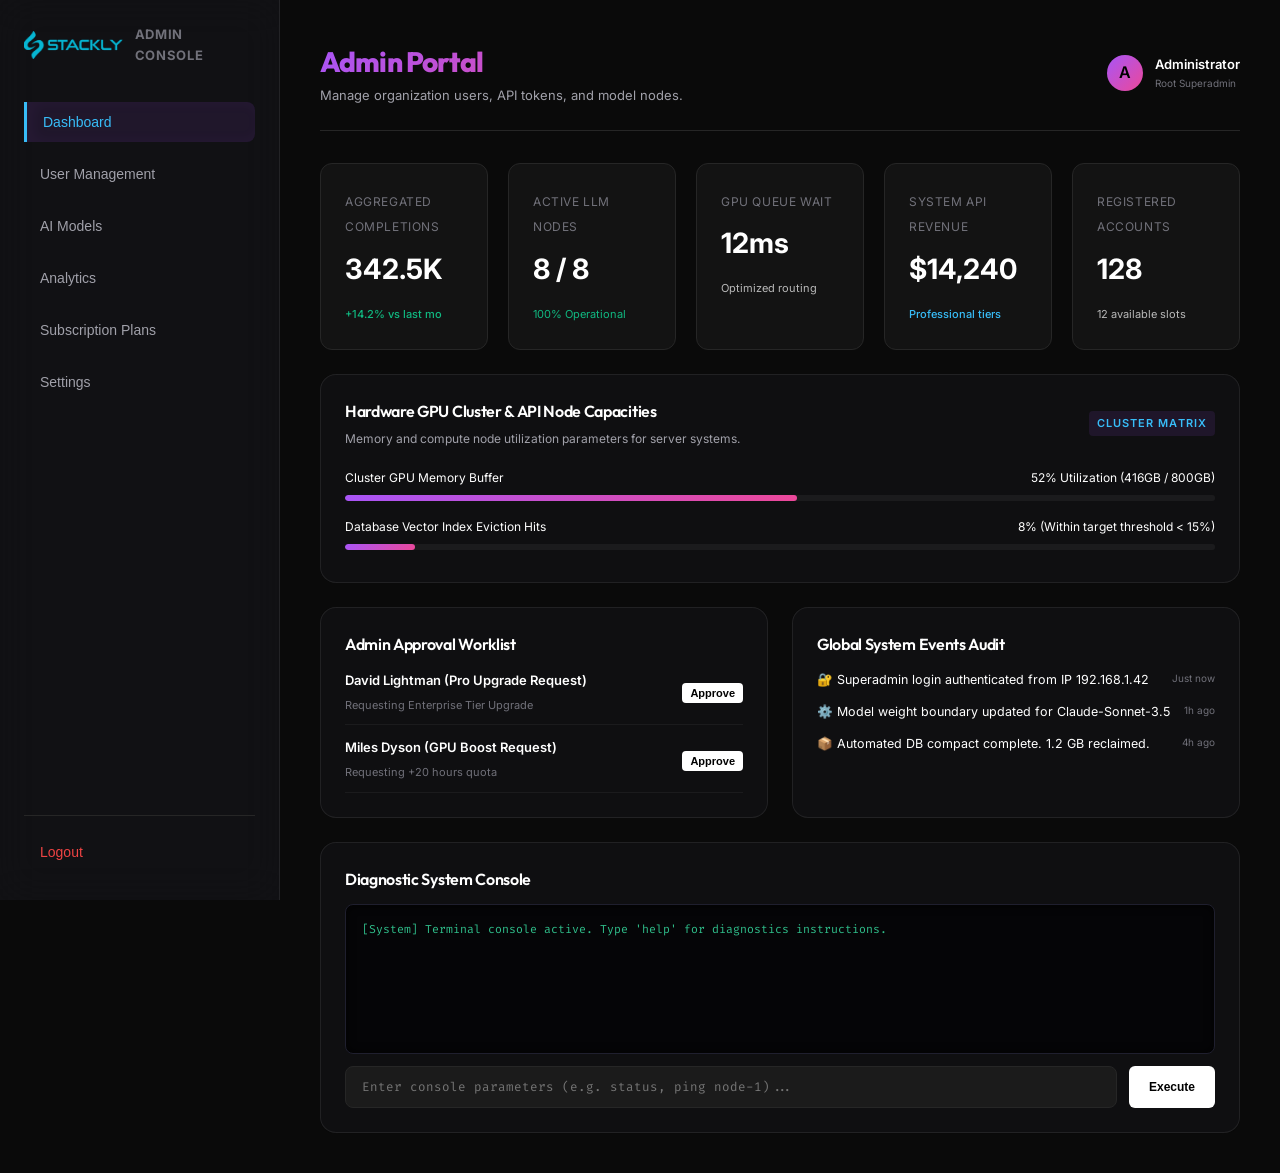
==== commit 7c20e860: "worked on dashboards" ====
--- a/AdminDashboard.html
+++ b/AdminDashboard.html
@@ -8,15 +8,603 @@
     <!-- Google Fonts -->
     <link rel="preconnect" href="https://fonts.googleapis.com">
     <link rel="preconnect" href="https://fonts.gstatic.com" crossorigin>
-    <link href="https://fonts.googleapis.com/css2?family=Inter:wght@400;500;600;700&family=Outfit:wght@600;700;800&display=swap" rel="stylesheet">
+    <link href="https://fonts.googleapis.com/css2?family=Inter:wght@400;500;600;700&family=Outfit:wght@600;700;800&family=Fira+Code:wght@400;500&display=swap" rel="stylesheet">
     
     <!-- Stylesheets -->
     <link rel="stylesheet" href="styles.css">
+    
+    <style>
+        /* Modern Premium Dashboards Overrides & Extensions */
+        :root {
+            --glow-color: rgba(168, 85, 247, 0.15);
+            --gradient-accent: linear-gradient(135deg, #a855f7 0%, #ec4899 100%);
+            --glass-bg: rgba(20, 20, 25, 0.7);
+            --glass-border: rgba(255, 255, 255, 0.08);
+            --accent-color: #c084fc;
+        }
+
+        body {
+            font-family: var(--font-sans);
+            background: radial-gradient(circle at top right, #25123e, #070709);
+            overflow-x: hidden;
+        }
+
+        /* Responsive Dashboard Layout */
+        .dashboard-layout {
+            display: flex;
+            min-height: 100vh;
+            position: relative;
+        }
+
+        /* Mobile top-bar (Hidden on Desktop) */
+        .mobile-top-bar {
+            display: none;
+            position: fixed;
+            top: 0;
+            left: 0;
+            right: 0;
+            height: 60px;
+            background: rgba(10, 10, 12, 0.85);
+            backdrop-filter: blur(12px);
+            -webkit-backdrop-filter: blur(12px);
+            border-bottom: 1px solid var(--border-color);
+            z-index: 1000;
+            padding: 0 16px;
+            align-items: center;
+            justify-content: space-between;
+        }
+
+        .hamburger-menu-btn {
+            background: none;
+            border: none;
+            cursor: pointer;
+            display: flex;
+            flex-direction: column;
+            gap: 6px;
+            width: 30px;
+            height: 24px;
+            justify-content: center;
+            z-index: 1100;
+        }
+
+        .hamburger-menu-btn span {
+            display: block;
+            width: 100%;
+            height: 2px;
+            background-color: var(--text-primary);
+            border-radius: 2px;
+            transition: transform 0.3s ease, opacity 0.3s ease;
+        }
+
+        /* Hamburger Morph to X */
+        .hamburger-menu-btn.open span:nth-child(1) {
+            transform: translateY(8px) rotate(45deg);
+        }
+        .hamburger-menu-btn.open span:nth-child(2) {
+            opacity: 0;
+        }
+        .hamburger-menu-btn.open span:nth-child(3) {
+            transform: translateY(-8px) rotate(-45deg);
+        }
+
+        .mobile-logo {
+            height: 24px;
+            width: auto;
+        }
+
+        .user-avatar-mobile {
+            width: 32px;
+            height: 32px;
+            border-radius: 50%;
+            background: var(--gradient-accent);
+            color: #fff;
+            display: flex;
+            align-items: center;
+            justify-content: center;
+            font-weight: 700;
+            font-size: 13px;
+            cursor: pointer;
+            box-shadow: 0 0 10px rgba(168, 85, 247, 0.3);
+        }
+
+        /* Sidebar Desktop & Mobile Drawer */
+        .dashboard-sidebar {
+            width: 280px;
+            background: var(--glass-bg);
+            backdrop-filter: blur(20px);
+            -webkit-backdrop-filter: blur(20px);
+            border-right: 1px solid var(--glass-border);
+            display: flex;
+            flex-direction: column;
+            padding: 24px;
+            position: fixed;
+            top: 0;
+            bottom: 0;
+            left: 0;
+            z-index: 999;
+            transition: transform 0.4s cubic-bezier(0.4, 0, 0.2, 1);
+        }
+
+        .sidebar-close-btn {
+            display: none;
+            position: absolute;
+            top: 20px;
+            right: 20px;
+            background: none;
+            border: none;
+            color: var(--text-muted);
+            font-size: 24px;
+            cursor: pointer;
+            transition: color 0.2s ease;
+        }
+
+        .sidebar-close-btn:hover {
+            color: var(--text-primary);
+        }
+
+        .dashboard-content {
+            flex: 1;
+            margin-left: 280px;
+            padding: 40px;
+            min-height: 100vh;
+            transition: all 0.3s ease;
+            box-sizing: border-box;
+        }
+
+        /* Sidebar active glow */
+        .dashboard-nav-btn {
+            position: relative;
+            overflow: hidden;
+            border-radius: 8px;
+            padding: 12px 16px;
+            margin-bottom: 4px;
+            font-weight: 500;
+            transition: all 0.3s ease;
+        }
+
+        .dashboard-nav-btn.active {
+            background: rgba(168, 85, 247, 0.1);
+            color: var(--accent-color);
+            border-left: 3px solid var(--accent-color);
+            border-top-left-radius: 0;
+            border-bottom-left-radius: 0;
+            box-shadow: inset 5px 0 15px rgba(168, 85, 247, 0.05);
+        }
+
+        .dashboard-nav-btn::before {
+            content: '';
+            position: absolute;
+            top: 0;
+            left: -100%;
+            width: 100%;
+            height: 100%;
+            background: linear-gradient(90deg, transparent, rgba(255, 255, 255, 0.05), transparent);
+            transition: 0.5s;
+        }
+
+        .dashboard-nav-btn:hover::before {
+            left: 100%;
+        }
+
+        /* Main Content Head styling */
+        .dashboard-header {
+            margin-top: 0;
+            padding-bottom: 24px;
+            border-bottom: 1px solid var(--border-color);
+            display: flex;
+            justify-content: space-between;
+            align-items: center;
+        }
+
+        .dashboard-header-text h1 {
+            font-family: var(--font-heading);
+            font-size: 28px;
+            background: var(--gradient-accent);
+            -webkit-background-clip: text;
+            -webkit-text-fill-color: transparent;
+            font-weight: 800;
+            letter-spacing: -0.03em;
+        }
+
+        /* Advanced Panes and Fade In / Slide Up Animations */
+        .dashboard-pane {
+            display: none;
+            opacity: 0;
+            transform: translateY(20px);
+            transition: opacity 0.5s cubic-bezier(0.25, 0.46, 0.45, 0.94), transform 0.5s cubic-bezier(0.25, 0.46, 0.45, 0.94);
+        }
+
+        .dashboard-pane.active {
+            display: block;
+            opacity: 1;
+            transform: translateY(0);
+        }
+
+        /* Cards and Hover Transitions */
+        .premium-card {
+            background: rgba(20, 20, 25, 0.55);
+            border: 1px solid var(--glass-border);
+            border-radius: 16px;
+            padding: 24px;
+            margin-bottom: 24px;
+            backdrop-filter: blur(10px);
+            -webkit-backdrop-filter: blur(10px);
+            transition: transform 0.3s cubic-bezier(0.215, 0.61, 0.355, 1), border-color 0.3s ease, box-shadow 0.3s ease;
+        }
+
+        .premium-card:hover {
+            transform: translateY(-4px);
+            border-color: rgba(168, 85, 247, 0.3);
+            box-shadow: 0 12px 30px rgba(0, 0, 0, 0.25), 0 0 20px rgba(168, 85, 247, 0.05);
+        }
+
+        .card-header-flex {
+            display: flex;
+            justify-content: space-between;
+            align-items: center;
+            margin-bottom: 20px;
+        }
+
+        .card-title-badge {
+            font-size: 11px;
+            text-transform: uppercase;
+            letter-spacing: 0.1em;
+            color: var(--accent-color);
+            background: rgba(168, 85, 247, 0.1);
+            padding: 4px 8px;
+            border-radius: 4px;
+            font-weight: 600;
+        }
+
+        /* Status Dot Pulsing */
+        .status-dot {
+            width: 8px;
+            height: 8px;
+            border-radius: 50%;
+            display: inline-block;
+            box-shadow: 0 0 8px currentColor;
+        }
+        .status-dot.active {
+            background-color: #10b981;
+            color: #10b981;
+            animation: pulse-glow 2s infinite;
+        }
+        .status-dot.warning {
+            background-color: #f59e0b;
+            color: #f59e0b;
+            animation: pulse-glow 2s infinite;
+        }
+
+        @keyframes pulse-glow {
+            0% { transform: scale(0.95); box-shadow: 0 0 0 0 rgba(16, 185, 129, 0.7); }
+            70% { transform: scale(1); box-shadow: 0 0 0 6px rgba(16, 185, 129, 0); }
+            100% { transform: scale(0.95); box-shadow: 0 0 0 0 rgba(16, 185, 129, 0); }
+        }
+
+        /* Custom progress bar */
+        .premium-progress-bar {
+            width: 100%;
+            height: 6px;
+            background: rgba(255,255,255,0.05);
+            border-radius: 3px;
+            overflow: hidden;
+            margin: 8px 0;
+            position: relative;
+        }
+
+        .premium-progress-fill {
+            height: 100%;
+            background: var(--gradient-accent);
+            border-radius: 3px;
+            width: 0;
+            transition: width 1s cubic-bezier(0.4, 0, 0.2, 1);
+        }
+
+        /* Stats Grid overrides */
+        .stats-grid-5 {
+            display: grid;
+            grid-template-columns: repeat(5, 1fr);
+            gap: 20px;
+            margin-bottom: 24px;
+        }
+
+        /* Logs / Terminal Styling */
+        .terminal-panel {
+            background-color: #050507;
+            border: 1px solid #1f1f2e;
+            border-radius: 8px;
+            font-family: var(--font-mono);
+            font-size: 12px;
+            padding: 16px;
+            color: #c084fc;
+            height: 220px;
+            overflow-y: auto;
+            box-shadow: inset 0 0 10px rgba(0,0,0,0.8);
+        }
+
+        .terminal-line {
+            margin-bottom: 4px;
+            opacity: 0.9;
+        }
+
+        .terminal-line.error { color: #f87171; }
+        .terminal-line.info { color: #38bdf8; }
+        .terminal-line.success { color: #34d399; }
+
+        /* API Tokens list */
+        .api-token-row {
+            display: flex;
+            justify-content: space-between;
+            align-items: center;
+            padding: 12px 16px;
+            background: rgba(255,255,255,0.02);
+            border: 1px solid var(--border-color);
+            border-radius: 8px;
+            margin-bottom: 10px;
+            transition: background 0.2s;
+        }
+
+        .api-token-row:hover {
+            background: rgba(255,255,255,0.04);
+        }
+
+        /* Toggle switch */
+        .switch {
+            position: relative;
+            display: inline-block;
+            width: 36px;
+            height: 20px;
+        }
+
+        .switch input { 
+            opacity: 0;
+            width: 0;
+            height: 0;
+        }
+
+        .slider {
+            position: absolute;
+            cursor: pointer;
+            top: 0;
+            left: 0;
+            right: 0;
+            bottom: 0;
+            background-color: rgba(255,255,255,0.1);
+            transition: .3s;
+            border-radius: 20px;
+            border: 1px solid var(--border-color);
+        }
+
+        .slider:before {
+            position: absolute;
+            content: "";
+            height: 14px;
+            width: 14px;
+            left: 2px;
+            bottom: 2px;
+            background-color: white;
+            transition: .3s;
+            border-radius: 50%;
+        }
+
+        input:checked + .slider {
+            background-color: var(--accent-color);
+        }
+
+        input:checked + .slider:before {
+            transform: translateX(16px);
+        }
+
+        /* Table formats */
+        .admin-table {
+            width: 100%;
+            border-collapse: collapse;
+            font-size: 13.5px;
+            margin-top: 12px;
+        }
+
+        .admin-table th, .admin-table td {
+            text-align: left;
+            padding: 12px;
+            border-bottom: 1px solid var(--border-color);
+        }
+
+        .admin-table th {
+            color: var(--text-muted);
+            font-weight: 600;
+            text-transform: uppercase;
+            font-size: 11px;
+            letter-spacing: 0.05em;
+        }
+
+        .admin-table tr:hover td {
+            background: rgba(255, 255, 255, 0.01);
+        }
+
+        .queue-item {
+            display:flex;
+            justify-content:space-between;
+            align-items:center;
+            padding:10px 14px;
+            background:rgba(255,255,255,0.02);
+            border:1px solid var(--border-color);
+            border-radius:8px;
+            margin-bottom:8px;
+            font-size:13px;
+        }
+
+        /* Analytics chart mockup */
+        .chart-mockup {
+            height: 200px;
+            border: 1px solid var(--border-color);
+            border-radius: 8px;
+            background: rgba(0,0,0,0.2);
+            margin-top: 16px;
+            display: flex;
+            align-items: flex-end;
+            justify-content: space-around;
+            padding: 16px;
+            box-sizing: border-box;
+            position: relative;
+        }
+
+        .chart-bar-container {
+            display: flex;
+            flex-direction: column;
+            align-items: center;
+            width: 8%;
+            height: 100%;
+            justify-content: flex-end;
+        }
+
+        .chart-bar {
+            width: 100%;
+            background: var(--gradient-accent);
+            border-top-left-radius: 4px;
+            border-top-right-radius: 4px;
+            height: 0;
+            transition: height 1s ease-out;
+            box-shadow: 0 0 10px rgba(168, 85, 247, 0.2);
+        }
+
+        .chart-label {
+            font-size: 10px;
+            color: var(--text-muted);
+            margin-top: 6px;
+        }
+
+        /* Responsive Design System overrides */
+        @media (max-width: 1024px) {
+            .mobile-top-bar {
+                display: flex;
+            }
+
+            .dashboard-sidebar {
+                position: fixed !important;
+                transform: translateX(-100%) !important;
+                top: 60px !important;
+                left: 0 !important;
+                height: calc(100vh - 60px) !important;
+                width: 280px !important;
+                box-shadow: 15px 0 30px rgba(0,0,0,0.5) !important;
+                background: var(--glass-bg) !important;
+                backdrop-filter: blur(20px) !important;
+                -webkit-backdrop-filter: blur(20px) !important;
+                display: flex !important;
+                flex-direction: column !important;
+                z-index: 999 !important;
+            }
+
+            .dashboard-sidebar.open {
+                transform: translateX(0) !important;
+            }
+
+            .sidebar-close-btn {
+                display: block;
+            }
+
+            .dashboard-content {
+                margin-left: 0;
+                padding: 80px 16px 40px 16px;
+            }
+
+            .stats-grid-5 {
+                grid-template-columns: repeat(2, 1fr);
+            }
+
+            .dashboard-nav {
+                flex-direction: column !important;
+                overflow-x: visible !important;
+                gap: 4px !important;
+                border-bottom: none !important;
+                width: 100% !important;
+                padding-bottom: 0 !important;
+            }
+
+            .dashboard-nav-item {
+                width: 100% !important;
+                flex-shrink: 0;
+            }
+
+            .dashboard-logout-btn {
+                margin-top: auto !important;
+                padding-top: 16px !important;
+                border-top: 1px solid var(--border-color) !important;
+                margin-left: 0 !important;
+                width: 100% !important;
+                display: block !important;
+            }
+        }
+
+        @media (max-width: 768px) {
+            .stats-grid-5 {
+                grid-template-columns: 1fr;
+            }
+
+            .admin-table-container {
+                overflow-x: auto;
+            }
+
+            .card-header-flex {
+                flex-direction: column;
+                align-items: flex-start;
+                gap: 10px;
+            }
+        }
+
+        /* Glassmorphic Backdrop overlay */
+        .sidebar-overlay {
+            position: fixed;
+            top: 60px;
+            left: 0;
+            right: 0;
+            bottom: 0;
+            background: rgba(0,0,0,0.5);
+            backdrop-filter: blur(4px);
+            z-index: 998;
+            opacity: 0;
+            pointer-events: none;
+            transition: opacity 0.3s ease;
+        }
+
+        .sidebar-overlay.show {
+            opacity: 1;
+            pointer-events: auto;
+        }
+
+        /* Simple form elements alignment */
+        .profile-form-grid {
+            display: grid;
+            grid-template-columns: 1fr 1fr;
+            gap: 16px;
+        }
+
+        @media (max-width: 600px) {
+            .profile-form-grid {
+                grid-template-columns: 1fr;
+            }
+        }
+    </style>
 </head>
 <body>
+    <!-- Mobile Navigation Topbar -->
+    <header class="mobile-top-bar">
+        <button class="hamburger-menu-btn" id="hamburger-menu-btn" aria-label="Toggle Navigation Menu">
+            <span></span>
+            <span></span>
+            <span></span>
+        </button>
+        <img src="assets/logo (10).webp" alt="AI Assistant Brand Logo" class="mobile-logo">
+        <div class="user-avatar-mobile" id="avatar-display-mobile">A</div>
+    </header>
+
+    <!-- Background overlay for mobile drawer -->
+    <div class="sidebar-overlay" id="sidebar-overlay"></div>
+
     <div class="dashboard-layout">
-        <!-- Sidebar Navigation -->
-        <aside class="dashboard-sidebar">
+        <!-- Sidebar Navigation Drawer -->
+        <aside class="dashboard-sidebar" id="dashboard-sidebar">
+            <button class="sidebar-close-btn" id="sidebar-close-btn">&times;</button>
             <div class="dashboard-sidebar-header">
                 <img src="assets/logo (10).webp" alt="AI Assistant Brand Logo" class="dashboard-sidebar-logo">
                 <span class="dashboard-sidebar-title">Admin Console</span>
@@ -25,38 +613,38 @@
             <nav class="dashboard-nav">
                 <div class="dashboard-nav-item">
                     <button class="dashboard-nav-btn active" data-target="pane-overview">
-                        <span>📊</span> Overview
+                        Dashboard
                     </button>
                 </div>
                 <div class="dashboard-nav-item">
                     <button class="dashboard-nav-btn" data-target="pane-users">
-                        <span>👥</span> User Management
+                        User Management
                     </button>
                 </div>
                 <div class="dashboard-nav-item">
                     <button class="dashboard-nav-btn" data-target="pane-models">
-                        <span>🤖</span> AI Models
+                        AI Models
                     </button>
                 </div>
                 <div class="dashboard-nav-item">
                     <button class="dashboard-nav-btn" data-target="pane-analytics">
-                        <span>📈</span> Analytics
+                        Analytics
                     </button>
                 </div>
                 <div class="dashboard-nav-item">
                     <button class="dashboard-nav-btn" data-target="pane-plans">
-                        <span>💳</span> Subscription Plans
+                        Subscription Plans
                     </button>
                 </div>
                 <div class="dashboard-nav-item">
                     <button class="dashboard-nav-btn" data-target="pane-settings">
-                        <span>⚙️</span> Settings
+                        Settings
                     </button>
                 </div>
                 
                 <div class="dashboard-logout-btn">
                     <button class="dashboard-nav-btn logout-action">
-                        <span>↩</span> Logout
+                        Logout
                     </button>
                 </div>
             </nav>
@@ -65,67 +653,256 @@
         <!-- Main Dashboard Content -->
         <main class="dashboard-content">
             <header class="dashboard-header">
-                <div>
-                    <h1 style="font-size: 24px;">Admin Portal</h1>
-                    <p style="font-size: 13px; color: var(--text-secondary);">Manage organization users, API tokens, and model nodes.</p>
-                </div>
-                <div class="dashboard-user-profile">
-                    <div class="user-avatar" id="avatar-display">A</div>
-                    <div style="font-size: 13px; font-weight: 500;" id="username-display">Administrator</div>
+                <div class="dashboard-header-text">
+                    <h1 id="page-title">Admin Portal</h1>
+                    <p style="font-size: 13px; color: var(--text-secondary);" id="page-subtitle">Manage organization users, API tokens, and model nodes.</p>
+                </div>
+                <div class="dashboard-user-profile" style="display: flex; align-items: center; gap: 12px;">
+                    <div class="user-avatar" id="avatar-display" style="background: var(--gradient-accent);">A</div>
+                    <div style="display: flex; flex-direction: column;">
+                        <span style="font-size: 13px; font-weight: 600;" id="username-display">Administrator</span>
+                        <span style="font-size: 10px; color: var(--text-muted);">Root Superadmin</span>
+                    </div>
                 </div>
             </header>
             
-            <!-- Tab Panes -->
-            
-            <!-- Pane 1: Overview -->
+            <!-- Pane 1: Dashboard Overview -->
             <section class="dashboard-pane active" id="pane-overview">
-                <div class="stats-grid">
+                <!-- Section 1: Global Analytics Grid -->
+                <div class="stats-grid-5">
                     <div class="stat-card">
-                        <span class="stat-title">Total Seats</span>
-                        <div class="stat-val">128</div>
-                        <span style="font-size: 11px; color: #27c93f;">12 available slots</span>
+                        <span class="stat-title">Aggregated Completions</span>
+                        <div class="stat-val">342.5K</div>
+                        <span style="font-size: 11px; color: #10b981; font-weight: 500;">+14.2% vs last mo</span>
                     </div>
                     <div class="stat-card">
-                        <span class="stat-title">Active AI Agents</span>
-                        <div class="stat-val">42</div>
-                        <span style="font-size: 11px; opacity: 0.6;">Running builds</span>
+                        <span class="stat-title">Active LLM Nodes</span>
+                        <div class="stat-val">8 / 8</div>
+                        <span style="font-size: 11px; color: #10b981;">100% Operational</span>
                     </div>
                     <div class="stat-card">
-                        <span class="stat-title">Monthly GPU Hours</span>
-                        <div class="stat-val">340 hrs</div>
-                        <span style="font-size: 11px; color: var(--accent-color);">Premium tier quota</span>
-                    </div>
-                </div>
-                
-                <div class="dashboard-card">
-                    <h3 class="dashboard-section-title">System Status</h3>
-                    <div style="display: flex; gap: 16px; align-items: center; margin-top: 12px; font-size: 14px;">
-                        <span style="width: 10px; height: 10px; border-radius: 50%; background: #27c93f; display: inline-block;"></span>
-                        <span>API Core Gateway: Operational</span>
-                    </div>
-                    <div style="display: flex; gap: 16px; align-items: center; margin-top: 8px; font-size: 14px;">
-                        <span style="width: 10px; height: 10px; border-radius: 50%; background: #27c93f; display: inline-block;"></span>
-                        <span>Model Clusters: 100% capacity</span>
+                        <span class="stat-title">GPU Queue Wait</span>
+                        <div class="stat-val">12ms</div>
+                        <span style="font-size: 11px; opacity:0.7;">Optimized routing</span>
+                    </div>
+                    <div class="stat-card">
+                        <span class="stat-title">System API Revenue</span>
+                        <div class="stat-val">$14,240</div>
+                        <span style="font-size: 11px; color: var(--accent-color); font-weight:500;">Professional tiers</span>
+                    </div>
+                    <div class="stat-card">
+                        <span class="stat-title">Registered Accounts</span>
+                        <div class="stat-val" id="registered-accounts-count">128</div>
+                        <span style="font-size: 11px; opacity:0.7;">12 available slots</span>
+                    </div>
+                </div>
+
+                <!-- Section 2: Server Node & GPU Health Monitor -->
+                <div class="premium-card">
+                    <div class="card-header-flex">
+                        <div>
+                            <h4 style="font-size: 16px; font-weight: 600;">Hardware GPU Cluster & API Node Capacities</h4>
+                            <p style="font-size: 12px; color: var(--text-secondary); margin-top: 4px;">Memory and compute node utilization parameters for server systems.</p>
+                        </div>
+                        <span class="card-title-badge" style="background:rgba(168,85,247,0.1); color:var(--accent-color);">Cluster Matrix</span>
+                    </div>
+                    <div style="margin-top: 16px;">
+                        <div style="display:flex; justify-content:space-between; font-size:12px; margin-bottom:4px;">
+                            <span>Cluster GPU Memory Buffer</span>
+                            <span>52% Utilization (416GB / 800GB)</span>
+                        </div>
+                        <div class="premium-progress-bar">
+                            <div class="premium-progress-fill" style="width: 52%;"></div>
+                        </div>
+                    </div>
+                    <div style="margin-top: 16px;">
+                        <div style="display:flex; justify-content:space-between; font-size:12px; margin-bottom:4px;">
+                            <span>Database Vector Index Eviction Hits</span>
+                            <span>8% (Within target threshold < 15%)</span>
+                        </div>
+                        <div class="premium-progress-bar">
+                            <div class="premium-progress-fill" style="width: 8%;"></div>
+                        </div>
+                    </div>
+                </div>
+
+                <div style="display:grid; grid-template-columns: 1fr 1fr; gap:24px;">
+                    <!-- Section 3: Pending Approvals Worklist -->
+                    <div class="premium-card" style="margin-bottom:0;">
+                        <h4 style="font-size:16px; font-weight:600; margin-bottom:12px;">Admin Approval Worklist</h4>
+                        <div style="display:flex; flex-direction:column; gap:12px;" id="approval-worklist-box">
+                            <div style="display:flex; justify-content:space-between; align-items:center; border-bottom:1px solid rgba(255,255,255,0.05); padding-bottom:8px;" id="approval-item-1">
+                                <div>
+                                    <span style="font-size:13px; font-weight:600; display:block;">David Lightman (Pro Upgrade Request)</span>
+                                    <span style="font-size:11px; color:var(--text-muted);">Requesting Enterprise Tier Upgrade</span>
+                                </div>
+                                <button class="btn-hero-primary" onclick="approveRequest('approval-item-1')" style="padding:4px 8px; font-size:11px; border:none; border-radius:4px; cursor:pointer;">Approve</button>
+                            </div>
+                            <div style="display:flex; justify-content:space-between; align-items:center; border-bottom:1px solid rgba(255,255,255,0.05); padding-bottom:8px;" id="approval-item-2">
+                                <div>
+                                    <span style="font-size:13px; font-weight:600; display:block;">Miles Dyson (GPU Boost Request)</span>
+                                    <span style="font-size:11px; color:var(--text-muted);">Requesting +20 hours quota</span>
+                                </div>
+                                <button class="btn-hero-primary" onclick="approveRequest('approval-item-2')" style="padding:4px 8px; font-size:11px; border:none; border-radius:4px; cursor:pointer;">Approve</button>
+                            </div>
+                        </div>
+                    </div>
+
+                    <!-- Section 4: System Event Audit Feed -->
+                    <div class="premium-card" style="margin-bottom:0;">
+                        <h4 style="font-size:16px; font-weight:600; margin-bottom:12px;">Global System Events Audit</h4>
+                        <div style="display:flex; flex-direction:column; gap:12px; font-size:12.5px;">
+                            <div style="display:flex; justify-content:space-between;">
+                                <span>🔐 Superadmin login authenticated from IP 192.168.1.42</span>
+                                <span style="color:var(--text-muted); font-size:10px;">Just now</span>
+                            </div>
+                            <div style="display:flex; justify-content:space-between;">
+                                <span>⚙️ Model weight boundary updated for Claude-Sonnet-3.5</span>
+                                <span style="color:var(--text-muted); font-size:10px;">1h ago</span>
+                            </div>
+                            <div style="display:flex; justify-content:space-between;">
+                                <span>📦 Automated DB compact complete. 1.2 GB reclaimed.</span>
+                                <span style="color:var(--text-muted); font-size:10px;">4h ago</span>
+                            </div>
+                        </div>
+                    </div>
+                </div>
+
+                <!-- Section 5: Admin Quick Command Terminal -->
+                <div class="premium-card" style="margin-top:24px; margin-bottom:0;">
+                    <h4 style="font-size:16px; font-weight:600; margin-bottom:12px;">Diagnostic System Console</h4>
+                    <div class="terminal-panel" id="admin-overview-terminal" style="height:150px; font-size:11.5px; margin-bottom:12px;">
+                        <div class="terminal-line success">[System] Terminal console active. Type 'help' for diagnostics instructions.</div>
+                    </div>
+                    <div style="display:flex; gap:12px;">
+                        <input type="text" id="admin-terminal-input" class="form-input" style="flex-grow:1; font-family:var(--font-mono); font-size:12.5px;" placeholder="Enter console parameters (e.g. status, ping node-1)..." onkeypress="handleTerminalCommand(event)">
+                        <button class="btn-hero-primary" onclick="runAdminConsoleCommand()" style="padding:0 20px; font-size:12px; border:none; border-radius:6px; cursor:pointer;">Execute</button>
                     </div>
                 </div>
             </section>
             
             <!-- Pane 2: User Management -->
             <section class="dashboard-pane" id="pane-users">
-                <div class="dashboard-card">
-                    <h3 class="dashboard-section-title">Active Members</h3>
-                    <div style="display: flex; flex-direction: column; gap: 12px; margin-top: 16px;">
-                        <div style="display: flex; justify-content: space-between; border-bottom: 1px solid var(--border-color); padding-bottom: 8px; font-size: 14px;">
-                            <span>Sarah Connor (sarah@corp.com)</span>
-                            <span style="color: var(--accent-color); font-weight: 500;">Admin</span>
-                        </div>
-                        <div style="display: flex; justify-content: space-between; border-bottom: 1px solid var(--border-color); padding-bottom: 8px; font-size: 14px;">
-                            <span>David Lightman (david@wargames.net)</span>
-                            <span style="opacity: 0.6;">Developer</span>
-                        </div>
-                        <div style="display: flex; justify-content: space-between; border-bottom: 1px solid var(--border-color); padding-bottom: 8px; font-size: 14px;">
-                            <span>Miles Dyson (miles@cyberdyne.jp)</span>
-                            <span style="opacity: 0.6;">Developer</span>
+                <!-- Section 1: Active Organization Members Table -->
+                <div class="premium-card">
+                    <div class="card-header-flex">
+                        <div>
+                            <h3 class="dashboard-section-title" style="margin-bottom:0;">Active Organization Members</h3>
+                            <p style="font-size:12px; color:var(--text-secondary); margin-top:4px;">Manage accounts, roles, access states, and credentials security.</p>
+                        </div>
+                        <span class="card-title-badge">Member Directory</span>
+                    </div>
+                    
+                    <div class="admin-table-container">
+                        <table class="admin-table">
+                            <thead>
+                                <tr>
+                                    <th>Full Name</th>
+                                    <th>Email Address</th>
+                                    <th>Access Role</th>
+                                    <th>Status</th>
+                                    <th>Actions</th>
+                                </tr>
+                            </thead>
+                            <tbody id="users-table-body">
+                                <tr>
+                                    <td><strong>Sarah Connor</strong></td>
+                                    <td>sarah@corp.com</td>
+                                    <td><span style="color:var(--accent-color);">Admin</span></td>
+                                    <td><span style="color:#10b981; font-weight:600;">ACTIVE</span></td>
+                                    <td><button class="btn-hero-secondary" style="padding:3px 8px; font-size:11px;" onclick="suspendUser(this, 'Sarah Connor')">Suspend</button></td>
+                                </tr>
+                                <tr>
+                                    <td><strong>David Lightman</strong></td>
+                                    <td>david@wargames.net</td>
+                                    <td><span>Developer</span></td>
+                                    <td><span style="color:#10b981; font-weight:600;">ACTIVE</span></td>
+                                    <td><button class="btn-hero-secondary" style="padding:3px 8px; font-size:11px;" onclick="suspendUser(this, 'David Lightman')">Suspend</button></td>
+                                </tr>
+                                <tr>
+                                    <td><strong>Miles Dyson</strong></td>
+                                    <td>miles@cyberdyne.jp</td>
+                                    <td><span>Developer</span></td>
+                                    <td><span style="color:#10b981; font-weight:600;">ACTIVE</span></td>
+                                    <td><button class="btn-hero-secondary" style="padding:3px 8px; font-size:11px;" onclick="suspendUser(this, 'Miles Dyson')">Suspend</button></td>
+                                </tr>
+                            </tbody>
+                        </table>
+                    </div>
+                </div>
+
+                <div style="display:grid; grid-template-columns:1fr 1.2fr; gap:24px;">
+                    <!-- Section 2: Invite User / Team Provisioning Console -->
+                    <div class="premium-card" style="margin-bottom:0;">
+                        <h4 style="font-size:16px; font-weight:600; margin-bottom:12px;">Provision Developer Access</h4>
+                        <div style="display:flex; flex-direction:column; gap:12px;">
+                            <div>
+                                <label style="display:block; font-size:11px; color:var(--text-muted); margin-bottom:4px; text-transform:uppercase;">Full Name</label>
+                                <input type="text" id="invite-fullname" class="form-input" style="width:100%;" placeholder="e.g. John Doe">
+                            </div>
+                            <div>
+                                <label style="display:block; font-size:11px; color:var(--text-muted); margin-bottom:4px; text-transform:uppercase;">Email Address</label>
+                                <input type="email" id="invite-email" class="form-input" style="width:100%;" placeholder="e.g. john@company.com">
+                            </div>
+                            <div>
+                                <label style="display:block; font-size:11px; color:var(--text-muted); margin-bottom:4px; text-transform:uppercase;">System Access Tier</label>
+                                <select id="invite-role" class="form-input" style="width:100%;">
+                                    <option value="Developer">Client Developer</option>
+                                    <option value="Admin">Administrator</option>
+                                </select>
+                            </div>
+                            <button onclick="addUserRow()" class="btn-hero-primary" style="margin-top:8px; border:none; padding:12px; border-radius:8px; cursor:pointer;">
+                                Invite & Create Member Account
+                            </button>
+                        </div>
+                    </div>
+
+                    <!-- Section 3: User Resource Usage Limits -->
+                    <div class="premium-card" style="margin-bottom:0;">
+                        <h4 style="font-size:16px; font-weight:600; margin-bottom:12px;">Global Developer Quota Allocations</h4>
+                        <p style="font-size:12px; color:var(--text-secondary); margin-bottom:16px;">Configure the default monthly credit thresholds and tokens cap applied to newly registered client workspaces.</p>
+                        
+                        <div style="display:flex; flex-direction:column; gap:16px;">
+                            <div>
+                                <div style="display:flex; justify-content:space-between; font-size:12px; margin-bottom:6px;">
+                                    <span>Default Monthly Credit Quota per seat</span>
+                                    <span style="font-weight:600; color:var(--accent-color);" id="quota-credits-val">$100 / Month</span>
+                                </div>
+                                <input type="range" class="form-input" style="width:100%;" min="50" max="500" step="50" value="100" id="quota-credits-slider">
+                            </div>
+                            <div>
+                                <div style="display:flex; justify-content:space-between; font-size:12px; margin-bottom:6px;">
+                                    <span>Maximum Allowed Concurrent Agent Runs</span>
+                                    <span style="font-weight:600; color:var(--accent-color);" id="quota-runs-val">5 Runs</span>
+                                </div>
+                                <input type="range" class="form-input" style="width:100%;" min="2" max="15" step="1" value="5" id="quota-runs-slider">
+                            </div>
+                        </div>
+                    </div>
+                </div>
+
+                <div style="display:grid; grid-template-columns:1.2fr 1fr; gap:24px; margin-top:24px;">
+                    <!-- Section 4: Suspended & Locked Accounts Archive -->
+                    <div class="premium-card" style="margin-bottom:0;">
+                        <h4 style="font-size:16px; font-weight:600; margin-bottom:12px;">Suspended & Locked Accounts</h4>
+                        <div style="display:flex; flex-direction:column; gap:8px;" id="suspended-box">
+                            <div style="display:flex; justify-content:space-between; align-items:center; border:1px solid rgba(239,68,68,0.15); background:rgba(239,68,68,0.02); padding:10px; border-radius:8px; font-size:13px;" id="suspend-row-1">
+                                <div>
+                                    <span style="font-weight:600; color:#ef4444;">John Connor (john.c@resistance.org)</span>
+                                    <span style="display:block; font-size:11px; color:var(--text-muted);">Suspended 3 days ago by superadmin</span>
+                                </div>
+                                <button class="btn-hero-secondary" style="padding:4px 8px; font-size:11px;" onclick="reactivateUser('suspend-row-1', 'John Connor', 'john.c@resistance.org')">Reactivate</button>
+                            </div>
+                        </div>
+                    </div>
+
+                    <!-- Section 5: Bulk Operations Center -->
+                    <div class="premium-card" style="margin-bottom:0;">
+                        <h4 style="font-size:16px; font-weight:600; margin-bottom:12px;">Bulk Membership Maintenance</h4>
+                        <div style="display:flex; flex-direction:column; gap:10px;">
+                            <button class="btn-hero-secondary" onclick="alert('Exporting users data as CSV...')">Export Member Directory (CSV)</button>
+                            <button class="btn-hero-secondary" onclick="alert('Syncing user catalog with Active Directory...')">Force LDAP/Active Directory Sync</button>
+                            <button class="btn-hero-primary" onclick="alert('Purging 0 active keys...')">Purge Inactive Workspace API Keys</button>
                         </div>
                     </div>
                 </div>
@@ -133,59 +910,319 @@
             
             <!-- Pane 3: AI Models -->
             <section class="dashboard-pane" id="pane-models">
-                <div class="dashboard-card">
-                    <h3 class="dashboard-section-title">Active LLM Providers</h3>
-                    <p style="font-size: 13px; color: var(--text-secondary); margin-bottom: 16px;">Enable or redirect traffic weights to specific AI systems.</p>
-                    
-                    <div style="display: flex; justify-content: space-between; align-items: center; padding: 12px 0; border-bottom: 1px solid var(--border-color);">
-                        <div>
-                            <div style="font-weight: 600; font-size: 14px;">Claude 3.5 Sonnet</div>
-                            <span style="font-size: 11px; color: var(--text-muted);">Recommended for complex logic</span>
-                        </div>
-                        <div style="color: #27c93f; font-weight: 600; font-size: 13px;">ACTIVE</div>
-                    </div>
-                    <div style="display: flex; justify-content: space-between; align-items: center; padding: 12px 0; border-bottom: 1px solid var(--border-color);">
-                        <div>
-                            <div style="font-weight: 600; font-size: 14px;">Gemini 1.5 Pro</div>
-                            <span style="font-size: 11px; color: var(--text-muted);">Recommended for large context tasks</span>
-                        </div>
-                        <div style="color: #27c93f; font-weight: 600; font-size: 13px;">ACTIVE</div>
-                    </div>
-                    <div style="display: flex; justify-content: space-between; align-items: center; padding: 12px 0;">
-                        <div>
-                            <div style="font-weight: 600; font-size: 14px;">Custom Fine-tuned model v2</div>
-                            <span style="font-size: 11px; color: var(--text-muted);">Trained on internal codebases</span>
-                        </div>
-                        <div style="color: var(--text-muted); font-weight: 600; font-size: 13px;">STANDBY</div>
+                <div style="display:grid; grid-template-columns: 1.5fr 1fr; gap:24px;">
+                    <div>
+                        <!-- Section 1: Global Models Toggle Matrix -->
+                        <div class="premium-card">
+                            <h4 style="font-size:16px; font-weight:600; margin-bottom:16px;">AI Models Routing Matrix</h4>
+                            <div style="display:flex; flex-direction:column; gap:16px;">
+                                <div style="display:flex; justify-content:space-between; align-items:center; border-bottom:1px solid var(--border-color); padding-bottom:12px;">
+                                    <div>
+                                        <span style="font-weight:600; font-size:14px; display:block;">Claude 3.5 Sonnet</span>
+                                        <span style="font-size:11px; color:var(--text-muted);">Cost weighting: 1.0x (Anthropic API route)</span>
+                                    </div>
+                                    <div style="display:flex; align-items:center; gap:12px;">
+                                        <span style="font-size:11px; color:#10b981; font-weight:600;">ACTIVE</span>
+                                        <label class="switch">
+                                            <input type="checkbox" checked onchange="toggleModelRoute('Claude 3.5 Sonnet')">
+                                            <span class="slider"></span>
+                                        </label>
+                                    </div>
+                                </div>
+                                <div style="display:flex; justify-content:space-between; align-items:center; border-bottom:1px solid var(--border-color); padding-bottom:12px;">
+                                    <div>
+                                        <span style="font-weight:600; font-size:14px; display:block;">Gemini 1.5 Pro</span>
+                                        <span style="font-size:11px; color:var(--text-muted);">Cost weighting: 0.8x (Google Cloud API route)</span>
+                                    </div>
+                                    <div style="display:flex; align-items:center; gap:12px;">
+                                        <span style="font-size:11px; color:#10b981; font-weight:600;">ACTIVE</span>
+                                        <label class="switch">
+                                            <input type="checkbox" checked onchange="toggleModelRoute('Gemini 1.5 Pro')">
+                                            <span class="slider"></span>
+                                        </label>
+                                    </div>
+                                </div>
+                                <div style="display:flex; justify-content:space-between; align-items:center; padding-bottom:4px;">
+                                    <div>
+                                        <span style="font-weight:600; font-size:14px; display:block;">Fine-Tuned Custom v2</span>
+                                        <span style="font-size:11px; color:var(--text-muted);">Cost weighting: 1.5x (Local cluster node route)</span>
+                                    </div>
+                                    <div style="display:flex; align-items:center; gap:12px;">
+                                        <span style="font-size:11px; color:var(--text-muted); font-weight:600;" id="standby-text">STANDBY</span>
+                                        <label class="switch">
+                                            <input type="checkbox" onchange="toggleModelRoute('Fine-Tuned Custom v2')">
+                                            <span class="slider"></span>
+                                        </label>
+                                    </div>
+                                </div>
+                            </div>
+                        </div>
+
+                        <!-- Section 2: Active GPU Request Queue -->
+                        <div class="premium-card">
+                            <h4 style="font-size:16px; font-weight:600; margin-bottom:12px;">Live Request Orchestration Queue</h4>
+                            <div style="display:flex; flex-direction:column;" id="gpu-queue-container">
+                                <div class="queue-item">
+                                    <span>Client-ID #1024 - API Prompt Quicksort helper</span>
+                                    <span style="font-family:var(--font-mono); color:var(--accent-color);">In progress (Node-2)</span>
+                                </div>
+                                <div class="queue-item">
+                                    <span>Client-ID #4092 - API Indexing utils.js</span>
+                                    <span style="font-family:var(--font-mono); color:#10b981;">Queued (Pos 1)</span>
+                                </div>
+                                <div class="queue-item">
+                                    <span>Client-ID #1024 - API Prompt Security check</span>
+                                    <span style="font-family:var(--font-mono); color:var(--text-muted);">Standby (Pos 2)</span>
+                                </div>
+                            </div>
+                        </div>
+                    </div>
+
+                    <div>
+                        <!-- Section 3: Fine-Tuning Console -->
+                        <div class="premium-card">
+                            <h4 style="font-size:15px; font-weight:600; margin-bottom:12px;">Custom Model Fine-Tuning Console</h4>
+                            <div style="display:flex; flex-direction:column; gap:12px;">
+                                <div>
+                                    <label style="display:block; font-size:11px; color:var(--text-muted); margin-bottom:4px; text-transform:uppercase;">Training Dataset Base</label>
+                                    <select class="form-input" style="width:100%; font-size:13px;" id="training-dataset-select">
+                                        <option>Full Tenant Code Index Logs (14.2M tokens)</option>
+                                        <option>Security Check Datasets (2.1M tokens)</option>
+                                        <option>Mock Custom JS Patterns (500K tokens)</option>
+                                    </select>
+                                </div>
+                                <div>
+                                    <label style="display:block; font-size:11px; color:var(--text-muted); margin-bottom:4px; text-transform:uppercase;">Epoch Count (Iterations)</label>
+                                    <input type="number" class="form-input" style="width:100%; font-size:13px;" value="3" id="epoch-count">
+                                </div>
+                                
+                                <div style="display:none; margin-top:8px;" id="tuning-progress-box">
+                                    <div style="display:flex; justify-content:space-between; font-size:11px; margin-bottom:4px;">
+                                        <span>Fine-Tuning Running Epoch 1/3</span>
+                                        <span id="tuning-percentage">15%</span>
+                                    </div>
+                                    <div class="premium-progress-bar">
+                                        <div class="premium-progress-fill" id="tuning-progress-fill" style="width: 15%;"></div>
+                                    </div>
+                                </div>
+                                
+                                <button class="btn-hero-primary" onclick="triggerFineTuning()" id="start-tuning-btn" style="padding:10px; font-size:13px; font-weight:600; border:none; border-radius:6px; cursor:pointer; margin-top:4px;">
+                                    Start Training Run
+                                </button>
+                            </div>
+                        </div>
+
+                        <!-- Section 4: System Prompt & Blueprint Manager -->
+                        <div class="premium-card">
+                            <h4 style="font-size:15px; font-weight:600; margin-bottom:8px;">Global System Prompts</h4>
+                            <p style="font-size:11px; color:var(--text-muted); margin-bottom:12px;">Standard instruction boundaries wrapped around user prompts during API queries.</p>
+                            <textarea class="form-input" style="width:100%; height:80px; font-family:var(--font-mono); font-size:11.5px; resize:none;" id="system-prompt-editor">You are an advanced agentic AI coding assistant designed to help developers build premium, high-quality, responsive applications.</textarea>
+                            <button class="btn-hero-secondary" onclick="alert('Global system prompt saved.')" style="margin-top:10px; width:100%; font-size:11px;">Update System Blueprint</button>
+                        </div>
+                    </div>
+                </div>
+
+                <!-- Section 5: Provider Keys Configuration Registry -->
+                <div class="premium-card" style="margin-top:20px;">
+                    <h4 style="font-size:15px; font-weight:600; margin-bottom:12px;">API Provider Master Credentials Registry</h4>
+                    <div style="display:grid; grid-template-columns: repeat(auto-fit, minmax(280px, 1fr)); gap:16px;">
+                        <div class="api-token-row" style="margin-bottom:0;">
+                            <div>
+                                <span style="font-weight:600; font-size:13px;">Anthropic API Key (Claude)</span>
+                                <span style="font-family:var(--font-mono); color:var(--text-muted); display:block; font-size:10px;">sk-ant-********************</span>
+                            </div>
+                            <span style="color:#10b981; font-size:11px; font-weight:600;">Operational</span>
+                        </div>
+                        <div class="api-token-row" style="margin-bottom:0;">
+                            <div>
+                                <span style="font-weight:600; font-size:13px;">Google Gemini API Key</span>
+                                <span style="font-family:var(--font-mono); color:var(--text-muted); display:block; font-size:10px;">ai-gemini-******************</span>
+                            </div>
+                            <span style="color:#10b981; font-size:11px; font-weight:600;">Operational</span>
+                        </div>
                     </div>
                 </div>
             </section>
             
             <!-- Pane 4: Analytics -->
             <section class="dashboard-pane" id="pane-analytics">
-                <div class="dashboard-card">
-                    <h3 class="dashboard-section-title">Monthly Usage Analytics</h3>
-                    <div style="background-color: rgba(255,255,255,0.01); border: 1px solid var(--border-color); border-radius: 8px; padding: 48px; text-align: center; margin-top: 16px;">
-                        <span style="font-size: 3rem;">📊</span>
-                        <div style="font-weight: 600; margin-top: 12px; font-size: 15px;">Monthly Graph Visualization</div>
-                        <p style="font-size: 13px; color: var(--text-secondary); margin-top: 6px;">Total tokens saved this cycle: 15.4M tokens (+14.5% vs last month).</p>
+                <!-- Section 1: Monthly Token Consumption Chart -->
+                <div class="premium-card">
+                    <div class="card-header-flex">
+                        <div>
+                            <h3 class="dashboard-section-title" style="margin-bottom:0;">Model Tokens Saving Volumes</h3>
+                            <p style="font-size:12px; color:var(--text-secondary); margin-top:4px;">Total tokens saved this cycle: 15.4M tokens (+14.5% vs last month).</p>
+                        </div>
+                        <span class="card-title-badge">Saved Tokens</span>
+                    </div>
+                    
+                    <div class="chart-mockup" id="token-chart">
+                        <div class="chart-bar-container"><div class="chart-bar" style="--h: 40%"></div><span class="chart-label">Jan</span></div>
+                        <div class="chart-bar-container"><div class="chart-bar" style="--h: 55%"></div><span class="chart-label">Feb</span></div>
+                        <div class="chart-bar-container"><div class="chart-bar" style="--h: 48%"></div><span class="chart-label">Mar</span></div>
+                        <div class="chart-bar-container"><div class="chart-bar" style="--h: 65%"></div><span class="chart-label">Apr</span></div>
+                        <div class="chart-bar-container"><div class="chart-bar" style="--h: 80%"></div><span class="chart-label">May</span></div>
+                        <div class="chart-bar-container"><div class="chart-bar" style="--h: 95%"></div><span class="chart-label">Jun</span></div>
+                    </div>
+                </div>
+
+                <div style="display:grid; grid-template-columns: 1.2fr 1fr; gap:24px;">
+                    <!-- Section 2: Latency & Queue Times Graph -->
+                    <div class="premium-card" style="margin-bottom:0;">
+                        <h4 style="font-size:16px; font-weight:600; margin-bottom:12px;">Weekly Network Latency Ranges</h4>
+                        <div style="display:flex; flex-direction:column; gap:12px; font-size:13px;">
+                            <div style="display:flex; justify-content:space-between; border-bottom:1px solid rgba(255,255,255,0.05); padding-bottom:8px;">
+                                <span>Claude 3.5 Sonnet Route</span>
+                                <span style="font-weight:600;">0.64s average response</span>
+                            </div>
+                            <div style="display:flex; justify-content:space-between; border-bottom:1px solid rgba(255,255,255,0.05); padding-bottom:8px;">
+                                <span>Google Gemini 1.5 Pro Route</span>
+                                <span style="font-weight:600;">0.52s average response</span>
+                            </div>
+                            <div style="display:flex; justify-content:space-between; padding-bottom:4px;">
+                                <span>Local Fine-Tuned GPU Node</span>
+                                <span style="font-weight:600; color:#10b981;">0.21s average response</span>
+                            </div>
+                        </div>
+                    </div>
+
+                    <!-- Section 3: Cost & Billing Projections -->
+                    <div class="premium-card" style="margin-bottom:0;">
+                        <h4 style="font-size:16px; font-weight:600; margin-bottom:12px;">Accumulated GPU Budget consumption</h4>
+                        <div style="background:rgba(255,255,255,0.02); border:1px solid var(--border-color); border-radius:8px; padding:16px;">
+                            <div style="display:flex; justify-content:space-between; font-size:13px; margin-bottom:8px;">
+                                <span>Estimated monthly expenditure</span>
+                                <span style="font-weight:700; color:var(--accent-color);">$1,450.00 / $2,000 max</span>
+                            </div>
+                            <div class="premium-progress-bar">
+                                <div class="premium-progress-fill" style="width: 72.5%;"></div>
+                            </div>
+                        </div>
+                    </div>
+                </div>
+
+                <div style="display:grid; grid-template-columns: 1fr 1fr; gap:24px; margin-top:24px;">
+                    <!-- Section 4: Most Active Repositories Analytics -->
+                    <div class="premium-card" style="margin-bottom:0;">
+                        <h4 style="font-size:15px; font-weight:600; margin-bottom:12px;">Top Synced Codebases (Calls Volume)</h4>
+                        <div style="display:flex; flex-direction:column; gap:10px; font-size:13px;">
+                            <div style="display:flex; justify-content:space-between;">
+                                <span>1. antigravity-auth-api</span>
+                                <span>4,210 requests</span>
+                            </div>
+                            <div style="display:flex; justify-content:space-between;">
+                                <span>2. client-react-web</span>
+                                <span>3,142 requests</span>
+                            </div>
+                            <div style="display:flex; justify-content:space-between;">
+                                <span>3. enterprise-java-billing</span>
+                                <span>842 requests</span>
+                            </div>
+                        </div>
+                    </div>
+
+                    <!-- Section 5: CSV Export & Reports Scheduler -->
+                    <div class="premium-card" style="margin-bottom:0;">
+                        <h4 style="font-size:15px; font-weight:600; margin-bottom:12px;">Scheduled Statistics Dispatcher</h4>
+                        <div>
+                            <label style="display:block; font-size:11px; color:var(--text-muted); margin-bottom:4px; text-transform:uppercase;">Scheduled Reports Recurrence</label>
+                            <select class="form-input" style="width:100%; font-size:13px;" id="reports-scheduler-select" onchange="alert('Scheduled report settings updated.')">
+                                <option>Dispatch usage summaries weekly (Mondays)</option>
+                                <option selected>Dispatch usage summaries monthly (1st of month)</option>
+                                <option>Never dispatch reports automatically</option>
+                            </select>
+                        </div>
                     </div>
                 </div>
             </section>
             
             <!-- Pane 5: Subscription Plans -->
             <section class="dashboard-pane" id="pane-plans">
-                <div class="dashboard-card">
-                    <h3 class="dashboard-section-title">Active Billing Tier</h3>
-                    <div style="background-color: var(--bg-card-hover); border: 1px solid var(--border-color); border-radius: 8px; padding: 24px; margin-top: 16px;">
-                        <div style="display: flex; justify-content: space-between; font-weight: 600;">
-                            <span>Enterprise Premium Edition</span>
+                <!-- Section 1: Active Enterprise Plan Details -->
+                <div class="premium-card">
+                    <div class="card-header-flex">
+                        <div>
+                            <h3 class="dashboard-section-title" style="margin-bottom:0;">Organization Subscription Tier Details</h3>
+                            <p style="font-size:12px; color:var(--text-secondary); margin-top:4px;">Billing tier renewals occur automatically. Next billing cycle: August 1, 2026.</p>
+                        </div>
+                        <span class="card-title-badge">Active Enterprise Tier</span>
+                    </div>
+                    
+                    <div style="background-color: var(--bg-card-hover); border: 1px solid var(--border-color); border-radius: 8px; padding: 24px;">
+                        <div style="display: flex; justify-content: space-between; font-weight: 600; font-size:16px;">
+                            <span>Enterprise Premium Edition Package</span>
                             <span style="color: var(--accent-color);">$1,450 / month</span>
                         </div>
-                        <p style="font-size: 13px; color: var(--text-secondary); margin-top: 12px;">Plan includes unlimited fast seat upgrades, SOC 2 compliance reports, and custom node weights.</p>
-                        <div style="margin-top: 24px;">
-                            <span style="font-size: 11px; color: var(--text-muted); text-transform: uppercase;">Next Invoice Date</span>
-                            <div style="font-size: 14px; font-weight: 600; margin-top: 4px;">August 1, 2026</div>
+                        <p style="font-size: 13px; color: var(--text-secondary); margin-top: 12px; line-height:1.5;">Plan includes unlimited fast seat upgrades, SOC 2 compliance reports, dedicated local GPU nodes connectivity, and global team workspaces administration control.</p>
+                    </div>
+                </div>
+
+                <div style="display:grid; grid-template-columns: 1.2fr 1fr; gap:24px;">
+                    <!-- Section 2: Seat Quota Management -->
+                    <div class="premium-card" style="margin-bottom:0;">
+                        <h4 style="font-size:16px; font-weight:600; margin-bottom:12px;">Available Team Seats Usage</h4>
+                        <div style="display:flex; flex-direction:column; gap:12px;">
+                            <div style="display:flex; justify-content:space-between; font-size:13px;">
+                                <span>Seats occupied: 116 / 128 purchased seats</span>
+                                <span style="font-weight:600; color:var(--accent-color);">12 Seats Free</span>
+                            </div>
+                            <div class="premium-progress-bar">
+                                <div class="premium-progress-fill" style="width: 90.6%;"></div>
+                            </div>
+                            <button class="btn-hero-primary" onclick="alert('Navigating to billing purchase panel...')" style="padding:10px; font-size:13px; border:none; border-radius:6px; cursor:pointer; margin-top:4px;">Add Quota Seats</button>
+                        </div>
+                    </div>
+
+                    <!-- Section 3: Invoice & Payment History -->
+                    <div class="premium-card" style="margin-bottom:0;">
+                        <h4 style="font-size:16px; font-weight:600; margin-bottom:12px;">Billing Invoices History</h4>
+                        <div style="display:flex; flex-direction:column; gap:8px; font-size:12.5px;">
+                            <div style="display:flex; justify-content:space-between; border-bottom:1px solid rgba(255,255,255,0.03); padding-bottom:6px;">
+                                <span>Invoice #INV-9284 ($1,450.00)</span>
+                                <span style="color:#10b981; cursor:pointer;" onclick="alert('Downloading invoice INV-9284 PDF...')">Paid ✓</span>
+                            </div>
+                            <div style="display:flex; justify-content:space-between; border-bottom:1px solid rgba(255,255,255,0.03); padding-bottom:6px;">
+                                <span>Invoice #INV-8210 ($1,450.00)</span>
+                                <span style="color:#10b981; cursor:pointer;" onclick="alert('Downloading invoice INV-8210 PDF...')">Paid ✓</span>
+                            </div>
+                            <div style="display:flex; justify-content:space-between; padding-bottom:4px;">
+                                <span>Invoice #INV-7104 ($1,450.00)</span>
+                                <span style="color:#10b981; cursor:pointer;" onclick="alert('Downloading invoice INV-7104 PDF...')">Paid ✓</span>
+                            </div>
+                        </div>
+                    </div>
+                </div>
+
+                <div style="display:grid; grid-template-columns: 1fr 1.2fr; gap:24px; margin-top:24px;">
+                    <!-- Section 4: Organization Payment Method Registry -->
+                    <div class="premium-card" style="margin-bottom:0;">
+                        <h4 style="font-size:15px; font-weight:600; margin-bottom:12px;">Payment Instrument registry</h4>
+                        <div style="display:flex; justify-content:space-between; align-items:center; background:rgba(255,255,255,0.02); border:1px solid var(--border-color); padding:12px; border-radius:8px;">
+                            <div style="display:flex; align-items:center; gap:12px;">
+                                <span style="font-size:24px;">💳</span>
+                                <div>
+                                    <span style="font-weight:600; font-size:13px; display:block;">Corporate Mastercard •••• 9012</span>
+                                    <span style="font-size:11px; color:var(--text-muted);">Expiry Date: 12 / 2028</span>
+                                </div>
+                            </div>
+                            <button class="btn-hero-secondary" style="padding:4px 8px; font-size:11px;" onclick="alert('Navigating to credit card updater...')">Update</button>
+                        </div>
+                    </div>
+
+                    <!-- Section 5: Plan Selector / Tier Matrix -->
+                    <div class="premium-card" style="margin-bottom:0;">
+                        <h4 style="font-size:15px; font-weight:600; margin-bottom:12px;">Available Organization Packages</h4>
+                        <div style="display:flex; gap:12px;">
+                            <div style="flex:1; border:1px solid var(--border-color); border-radius:6px; padding:10px; text-align:center; font-size:12.5px;">
+                                <span style="font-weight:600; display:block;">Developer Pro</span>
+                                <span style="color:var(--text-muted); display:block; margin:4px 0;">$49 / Seat / Mo</span>
+                                <button class="btn-hero-secondary" style="padding:4px; font-size:10px; width:100%; margin-top:8px;" onclick="alert('Downgrading tier package requires support review.')">Downgrade Tier</button>
+                            </div>
+                            <div style="flex:1; border:1px solid var(--accent-color); border-radius:6px; padding:10px; text-align:center; font-size:12.5px; background:rgba(168,85,247,0.02);">
+                                <span style="font-weight:600; display:block; color:var(--accent-color);">Enterprise Elite</span>
+                                <span style="color:var(--text-muted); display:block; margin:4px 0;">Custom Pricing</span>
+                                <button class="btn-hero-primary" style="padding:4px; font-size:10px; width:100%; margin-top:8px; border:none;" onclick="alert('Contacting corporate manager for custom tier config...')">Contact Sales</button>
+                            </div>
                         </div>
                     </div>
                 </div>
@@ -193,25 +1230,90 @@
             
             <!-- Pane 6: Settings -->
             <section class="dashboard-pane" id="pane-settings">
-                <div class="dashboard-card">
-                    <h3 class="dashboard-section-title">System Configuration</h3>
-                    <div style="margin-top: 20px;">
-                        <div style="margin-bottom: 16px;">
-                            <label style="display: block; font-size: 13px; font-weight: 600; margin-bottom: 6px;">Zero Data Retention Policy</label>
-                            <span style="font-size: 11px; color: var(--text-muted); display: block; margin-bottom: 8px;">Enforces model providers to not write logs containing query prompts.</span>
-                            <select class="form-input" style="width: auto;">
-                                <option value="on">Strict (Enabled)</option>
-                                <option value="off">Off</option>
-                            </select>
-                        </div>
-                        <div>
-                            <label style="display: block; font-size: 13px; font-weight: 600; margin-bottom: 6px;">Git Branch Verification Hook</label>
-                            <span style="font-size: 11px; color: var(--text-muted); display: block; margin-bottom: 8px;">Triggers reviews of newly merged code lines.</span>
-                            <select class="form-input" style="width: auto;">
-                                <option value="on">Enabled</option>
-                                <option value="off">Disabled</option>
-                            </select>
-                        </div>
+                <div style="display:grid; grid-template-columns: 1fr 1.2fr; gap:24px;">
+                    <!-- Section 1: Zero Data Retention Policy -->
+                    <div class="premium-card">
+                        <div class="card-header-flex">
+                            <h4 style="font-size: 16px; font-weight: 600;">Data Retention Protocols</h4>
+                            <span class="card-title-badge">Privacy</span>
+                        </div>
+                        <p style="font-size:12px; color:var(--text-secondary); margin-bottom:16px;">Configure retention limits for user queries and model completions cached in database instances.</p>
+                        
+                        <div style="display:flex; flex-direction:column; gap:16px;">
+                            <div>
+                                <label style="display:block; font-size:11px; color:var(--text-muted); margin-bottom:4px; text-transform:uppercase;">Zero Data Retention Policy</label>
+                                <select class="form-input" style="width: 100%;" onchange="alert('Data policy configured.')">
+                                    <option value="on">Strict (No logs stored on external provider platforms)</option>
+                                    <option value="off">Standard Logs Retention</option>
+                                </select>
+                            </div>
+                        </div>
+                    </div>
+
+                    <!-- Section 2: Git Proxy & Firewall Gateway -->
+                    <div class="premium-card">
+                        <h4 style="font-size:16px; font-weight:600; margin-bottom:12px;">Enterprise Proxy Configuration</h4>
+                        <p style="font-size:12px; color:var(--text-secondary); margin-bottom:16px;">Manage secure proxies and SSH key credential structures feeding source codebases into cluster vector DBs.</p>
+                        
+                        <div style="display:flex; flex-direction:column; gap:12px; font-size:13px;">
+                            <div>
+                                <label style="display:block; font-size:11px; color:var(--text-muted); margin-bottom:4px; text-transform:uppercase;">Git Proxy URL Gateway</label>
+                                <input type="text" class="form-input" style="width:100%;" value="https://proxy.company.com/git-gateway">
+                            </div>
+                            <div>
+                                <label style="display:block; font-size:11px; color:var(--text-muted); margin-bottom:4px; text-transform:uppercase;">Verification TLS Hook</label>
+                                <select class="form-input" style="width:100%;">
+                                    <option>Enforce Strict SSL Check (Default)</option>
+                                    <option>Allow Self-Signed Certificates</option>
+                                </select>
+                            </div>
+                            <button class="btn-hero-primary" onclick="alert('Proxy configuration updated.')" style="margin-top:4px; padding:10px; border:none; border-radius:6px; cursor:pointer;">Update Firewall Rules</button>
+                        </div>
+                    </div>
+                </div>
+
+                <div style="display:grid; grid-template-columns: 1fr 1fr; gap:24px; margin-top:24px;">
+                    <!-- Section 3: Security & Session Logins Whitelist -->
+                    <div class="premium-card" style="margin-bottom:0;">
+                        <h4 style="font-size:16px; font-weight:600; margin-bottom:12px;">Admin Console Whitelist Rules</h4>
+                        <div style="display:flex; flex-direction:column; gap:12px;">
+                            <div>
+                                <label style="display:block; font-size:11px; color:var(--text-muted); margin-bottom:4px; text-transform:uppercase;">Allowed IP Address Whitelist Range</label>
+                                <input type="text" class="form-input" style="width:100%; font-size:13px;" value="192.168.1.0/24, 10.0.0.0/8">
+                            </div>
+                            <button class="btn-hero-secondary" onclick="alert('IP Whitelist rules updated.')" style="font-size:11px;">Update CIDR Whitelists</button>
+                        </div>
+                    </div>
+
+                    <!-- Section 4: System Webhook Subscriptions -->
+                    <div class="premium-card" style="margin-bottom:0;">
+                        <h4 style="font-size:16px; font-weight:600; margin-bottom:12px;">System Alerts Subscriptions</h4>
+                        <div style="display:flex; flex-direction:column; gap:12px; font-size:13px;">
+                            <div style="display:flex; justify-content:space-between; align-items:center;">
+                                <span>Slack notifications on critical downtime</span>
+                                <label class="switch">
+                                    <input type="checkbox" checked>
+                                    <span class="slider"></span>
+                                </label>
+                            </div>
+                            <div style="display:flex; justify-content:space-between; align-items:center;">
+                                <span>Email logs for GPU credit spikes (> $500)</span>
+                                <label class="switch">
+                                    <input type="checkbox" checked>
+                                    <span class="slider"></span>
+                                </label>
+                            </div>
+                        </div>
+                    </div>
+                </div>
+
+                <!-- Section 5: Factory Reset / Maintenance Emergency -->
+                <div class="premium-card" style="margin-top:24px; border-color:rgba(239,68,68,0.2); background:rgba(239,68,68,0.01);">
+                    <h4 style="font-size:16px; font-weight:600; color:#ef4444; margin-bottom:8px;">Emergency Node Operations</h4>
+                    <p style="font-size:12px; color:var(--text-secondary); margin-bottom:16px;">Trigger emergency maintenance lockouts, export system-wide backups, or factory reset organization mappings.</p>
+                    <div style="display:flex; gap:12px;">
+                        <button class="btn-hero-secondary" style="color:#ef4444; border-color:rgba(239,68,68,0.3);" onclick="toggleMaintenance()">Toggle Maintenance Mode</button>
+                        <button class="btn-hero-secondary" style="color:#ef4444; border-color:rgba(239,68,68,0.3);" onclick="dismantleProfileAccount()">Exit Admin Account</button>
                     </div>
                 </div>
             </section>
@@ -221,14 +1323,366 @@
     <!-- Scripts -->
     <script src="script.js"></script>
     <script>
+        // Tab switching routing
+        (function() {
+            const navButtons = document.querySelectorAll('.dashboard-nav-btn[data-target]');
+            const panes = document.querySelectorAll('.dashboard-pane');
+            const pageTitle = document.getElementById('page-title');
+            const pageSubtitle = document.getElementById('page-subtitle');
+
+            const tabMeta = {
+                'pane-overview': { title: 'Admin Portal', subtitle: 'Manage organization users, API tokens, and model nodes.' },
+                'pane-users': { title: 'User Access Control', subtitle: 'Monitor registered client developer accounts, modify permissions, and invite members.' },
+                'pane-models': { title: 'Model Routing & AI Workspace', subtitle: 'Configure weights, systems parameters, and LLM providers.' },
+                'pane-analytics': { title: 'Aggregated Analytics & Latency Graphs', subtitle: 'Analyze prompt throughput volumes, vector index queries, and node wait times.' },
+                'pane-plans': { title: 'Billing & Subscriptions Console', subtitle: 'Review seat quotas, payment instrument records, and corporate invoices.' },
+                'pane-settings': { title: 'System Security Settings', subtitle: 'Set whitelists, notification webhooks, and security rules.' }
+            };
+
+            navButtons.forEach(btn => {
+                btn.addEventListener('click', () => {
+                    const target = btn.getAttribute('data-target');
+                    
+                    // Activate Button
+                    navButtons.forEach(b => b.classList.remove('active'));
+                    btn.classList.add('active');
+
+                    // Activate Pane
+                    panes.forEach(pane => {
+                        pane.classList.remove('active');
+                    });
+                    
+                    const activePane = document.getElementById(target);
+                    if(activePane) {
+                        activePane.classList.add('active');
+                    }
+
+                    // Update headers
+                    if(tabMeta[target]) {
+                        if(pageTitle) pageTitle.textContent = tabMeta[target].title;
+                        if(pageSubtitle) pageSubtitle.textContent = tabMeta[target].subtitle;
+                    }
+
+                    // Trigger chart animation if changing to Analytics
+                    if(target === 'pane-analytics') {
+                        animateAnalyticsChart();
+                    }
+
+                    // Close Drawer on mobile
+                    const sidebar = document.getElementById('dashboard-sidebar');
+                    const overlay = document.getElementById('sidebar-overlay');
+                    const hamburger = document.getElementById('hamburger-menu-btn');
+                    if (sidebar && sidebar.classList.contains('open')) {
+                        sidebar.classList.remove('open');
+                        if(overlay) overlay.classList.remove('show');
+                        if(hamburger) hamburger.classList.remove('open');
+                    }
+                });
+            });
+
+            // Mobile menu toggling
+            const hamburger = document.getElementById('hamburger-menu-btn');
+            const sidebar = document.getElementById('dashboard-sidebar');
+            const overlay = document.getElementById('sidebar-overlay');
+            const closeBtn = document.getElementById('sidebar-close-btn');
+
+            if (hamburger && sidebar && overlay) {
+                hamburger.addEventListener('click', () => {
+                    sidebar.classList.toggle('open');
+                    overlay.classList.toggle('show');
+                    hamburger.classList.toggle('open');
+                });
+                
+                overlay.addEventListener('click', () => {
+                    sidebar.classList.remove('open');
+                    overlay.classList.remove('show');
+                    hamburger.classList.remove('open');
+                });
+
+                if(closeBtn) {
+                    closeBtn.addEventListener('click', () => {
+                        sidebar.classList.remove('open');
+                        overlay.classList.remove('show');
+                        hamburger.classList.remove('open');
+                    });
+                }
+            }
+        })();
+
         // Retrieve current logged in user details from localStorage to personalize
         (function() {
-            const currentUser = JSON.parse(localStorage.getItem('currentUser'));
+            let currentUser = JSON.parse(localStorage.getItem('currentUser'));
+            if (!currentUser) {
+                const sUsername = sessionStorage.getItem('username');
+                if (sUsername) {
+                    currentUser = {
+                        fullName: sUsername.charAt(0).toUpperCase() + sUsername.slice(1),
+                        email: sUsername + '@company.com',
+                        role: 'Administrator'
+                    };
+                }
+            }
             if (currentUser) {
-                document.getElementById('username-display').textContent = currentUser.fullName;
-                document.getElementById('avatar-display').textContent = currentUser.fullName.charAt(0).toUpperCase();
+                const uDisplays = ['username-display', 'profile-name'];
+                uDisplays.forEach(id => {
+                    const el = document.getElementById(id);
+                    if(el) el.textContent = currentUser.fullName;
+                    if(el && el.tagName === 'INPUT') el.value = currentUser.fullName;
+                });
+                
+                const initials = currentUser.fullName.charAt(0).toUpperCase();
+                const avatar = document.getElementById('avatar-display');
+                if(avatar) avatar.textContent = initials;
+                const avatarMob = document.getElementById('avatar-display-mobile');
+                if(avatarMob) avatarMob.textContent = initials;
             }
         })();
+
+        // Approve Request simulator
+        function approveRequest(rowId) {
+            const row = document.getElementById(rowId);
+            if(row) {
+                row.style.opacity = '0.5';
+                const btn = row.querySelector('button');
+                if(btn) {
+                    btn.textContent = 'Approved ✓';
+                    btn.disabled = true;
+                    btn.style.background = '#10b981';
+                }
+                
+                // Decrement registered/seats wait value in logs
+                const acc = document.getElementById('registered-accounts-count');
+                if(acc && rowId === 'approval-item-1') {
+                    let c = parseInt(acc.textContent);
+                    acc.textContent = c + 1;
+                }
+                
+                alert('Requested action approved successfully!');
+            }
+        }
+
+        // Diagnostic Console simulator
+        function handleTerminalCommand(e) {
+            if (e.key === 'Enter') {
+                runAdminConsoleCommand();
+            }
+        }
+
+        function runAdminConsoleCommand() {
+            const inp = document.getElementById('admin-terminal-input');
+            const term = document.getElementById('admin-overview-terminal');
+            const text = inp.value.trim().toLowerCase();
+            
+            if(!text || !term) return;
+            
+            term.innerHTML += `<div class="terminal-line">> ${inp.value}</div>`;
+            
+            let reply = `[Console] Command not recognized. Type 'help' for options.`;
+            if (text === 'help') {
+                reply = `[Console] Available commands: <br>- <strong>status</strong>: Inspect system gateway capacities.<br>- <strong>restart</strong>: Re-initialize the model clusters.<br>- <strong>ping</strong>: Test networking latencies.`;
+            } else if (text === 'status') {
+                reply = `<span style="color:#10b981;">[Status] Cluster: Operational | Active Nodes: 8/8 | Latency: 12ms.</span>`;
+            } else if (text === 'restart') {
+                reply = `<span style="color:#38bdf8;">[System] Reloading gateway nodes... Done. 8 cluster nodes initialized.</span>`;
+            } else if (text.startsWith('ping')) {
+                reply = `[Ping] Response from gateway-node-1: time=4ms bytes=32 TTL=64`;
+            }
+            
+            term.innerHTML += `<div class="terminal-line info">${reply}</div>`;
+            inp.value = '';
+            term.scrollTop = term.scrollHeight;
+        }
+
+        // Toggle Model Switcher
+        function toggleModelRoute(modelName) {
+            alert(`Routing configurations modified for: ${modelName}. Active weights synced.`);
+        }
+
+        // Fine Tuning Simulator
+        function triggerFineTuning() {
+            const progressBox = document.getElementById('tuning-progress-box');
+            const fill = document.getElementById('tuning-progress-fill');
+            const pct = document.getElementById('tuning-percentage');
+            const btn = document.getElementById('start-tuning-btn');
+            
+            if(!progressBox || !fill || !pct || !btn) return;
+            
+            btn.disabled = true;
+            btn.textContent = 'Training Model...';
+            progressBox.style.display = 'block';
+            
+            let count = 0;
+            const interval = setInterval(() => {
+                count += 10;
+                fill.style.width = count + '%';
+                pct.textContent = count + '%';
+                
+                if(count >= 100) {
+                    clearInterval(interval);
+                    btn.textContent = 'Training Run Complete!';
+                    btn.style.background = '#10b981';
+                    alert('Fine-Tuning training run finished successfully. Custom model weights compiled.');
+                }
+            }, 500);
+        }
+
+        // Toggle maintenance
+        function toggleMaintenance() {
+            if(confirm('Warning: Enabling maintenance mode will block all non-admin client workspaces access. Continue?')) {
+                alert('System set to Maintenance Mode. Non-admin logins restricted.');
+            }
+        }
+
+        // Save profile simulator
+        function saveProfile() {
+            const name = document.getElementById('profile-name').value.trim();
+            const email = document.getElementById('profile-email').value.trim();
+            if(!name || !email) {
+                alert('Name and Email fields cannot be blank.');
+                return;
+            }
+            const userObj = JSON.parse(localStorage.getItem('currentUser')) || {};
+            userObj.fullName = name;
+            userObj.email = email;
+            localStorage.setItem('currentUser', JSON.stringify(userObj));
+            
+            // Sync titles
+            document.getElementById('username-display').textContent = name;
+            const initials = name.charAt(0).toUpperCase();
+            document.getElementById('avatar-display').textContent = initials;
+            document.getElementById('avatar-display-mobile').textContent = initials;
+            
+            alert('Admin account changes saved successfully!');
+        }
+
+        // Dismantle account / Logout
+        function dismantleProfileAccount() {
+            if(confirm('Log out from Admin console session?')) {
+                localStorage.removeItem('currentUser');
+                window.location.href = 'index.html';
+            }
+        }
+
+        // User Management actions
+        function suspendUser(btn, username) {
+            const row = btn.closest('tr');
+            const statusCell = row.cells[3];
+            
+            if(btn.textContent === 'Suspend') {
+                if(confirm(`Are you sure you want to suspend access for user "${username}"?`)) {
+                    statusCell.innerHTML = `<span style="color:#ef4444; font-weight:600;">SUSPENDED</span>`;
+                    btn.textContent = 'Reactivate';
+                    btn.style.background = 'var(--gradient-accent)';
+                    btn.style.color = '#fff';
+                    btn.style.border = 'none';
+                    
+                    // Add to suspended box
+                    const email = row.cells[1].textContent;
+                    const suspendedBox = document.getElementById('suspended-box');
+                    const newSusRow = document.createElement('div');
+                    newSusRow.style = 'display:flex; justify-content:space-between; align-items:center; border:1px solid rgba(239,68,68,0.15); background:rgba(239,68,68,0.02); padding:10px; border-radius:8px; font-size:13px;';
+                    newSusRow.id = `suspend-row-${username.replace(/\s+/g, '')}`;
+                    newSusRow.innerHTML = `
+                        <div>
+                            <span style="font-weight:600; color:#ef4444;">${username} (${email})</span>
+                            <span style="display:block; font-size:11px; color:var(--text-muted);">Suspended just now by superadmin</span>
+                        </div>
+                        <button class="btn-hero-secondary" style="padding:4px 8px; font-size:11px;" onclick="reactivateUser('${newSusRow.id}', '${username}', '${email}')">Reactivate</button>
+                    `;
+                    suspendedBox.appendChild(newSusRow);
+                }
+            } else {
+                reactivateUserRow(username);
+            }
+        }
+
+        function reactivateUser(rowId, username, email) {
+            const rowEl = document.getElementById(rowId);
+            if(rowEl) {
+                rowEl.remove();
+            }
+            reactivateUserRow(username);
+        }
+
+        function reactivateUserRow(username) {
+            const rows = document.querySelectorAll('#users-table-body tr');
+            rows.forEach(row => {
+                if(row.cells[0].textContent.includes(username)) {
+                    row.cells[3].innerHTML = `<span style="color:#10b981; font-weight:600;">ACTIVE</span>`;
+                    const btn = row.querySelector('button');
+                    btn.textContent = 'Suspend';
+                    btn.style.background = 'none';
+                    btn.style.border = '1px solid var(--border-color)';
+                    btn.style.color = 'var(--text-secondary)';
+                }
+            });
+            alert(`User "${username}" access has been reactivated.`);
+        }
+
+        // Add user simulator
+        function addUserRow() {
+            const nameInput = document.getElementById('invite-fullname');
+            const emailInput = document.getElementById('invite-email');
+            const roleSelect = document.getElementById('invite-role');
+            const tbody = document.getElementById('users-table-body');
+            
+            if(!nameInput.value.trim() || !emailInput.value.trim()) {
+                alert('Please enter name and email.');
+                return;
+            }
+            
+            const name = nameInput.value.trim();
+            const email = emailInput.value.trim();
+            const role = roleSelect.value;
+            
+            const newTr = document.createElement('tr');
+            newTr.innerHTML = `
+                <td><strong>${name}</strong></td>
+                <td>${email}</td>
+                <td><span style="color:${role === 'Admin' ? 'var(--accent-color)' : 'inherit'};">${role}</span></td>
+                <td><span style="color:#10b981; font-weight:600;">ACTIVE</span></td>
+                <td><button class="btn-hero-secondary" style="padding:3px 8px; font-size:11px;" onclick="suspendUser(this, '${name}')">Suspend</button></td>
+            `;
+            tbody.appendChild(newTr);
+            
+            // Increment accounts registered count
+            const accCount = document.getElementById('registered-accounts-count');
+            if(accCount) {
+                accCount.textContent = parseInt(accCount.textContent) + 1;
+            }
+            
+            nameInput.value = '';
+            emailInput.value = '';
+            alert(`Invitation dispatched. Created developer account profile for ${name}.`);
+        }
+
+        // Sliders updates
+        const creditSlider = document.getElementById('quota-credits-slider');
+        const creditVal = document.getElementById('quota-credits-val');
+        if(creditSlider && creditVal) {
+            creditSlider.addEventListener('input', (e) => {
+                creditVal.textContent = `$${e.target.value} / Month`;
+            });
+        }
+
+        const runSlider = document.getElementById('quota-runs-slider');
+        const runVal = document.getElementById('quota-runs-val');
+        if(runSlider && runVal) {
+            runSlider.addEventListener('input', (e) => {
+                runVal.textContent = `${e.target.value} Runs`;
+            });
+        }
+
+        // Animate Analytics Chart Mockup
+        function animateAnalyticsChart() {
+            const bars = document.querySelectorAll('#token-chart .chart-bar');
+            bars.forEach(bar => {
+                const targetH = bar.parentElement.querySelector('.chart-bar').style.getPropertyValue('--h') || '50%';
+                setTimeout(() => {
+                    bar.style.height = targetH;
+                }, 200);
+            });
+        }
     </script>
 </body>
 </html>
--- a/styles.css
+++ b/styles.css
@@ -1,4 +1,4 @@
-/* CSS Design System for Cursor Clone */
+/* CSS Design System for Stackly Clone */
 
 /* Theme Variables */
 :root {
@@ -2967,3 +2967,262 @@
         font-size: 10px !important;
     }
 }
+
+
+/* Custom dashboard panel layouts */
+.mockup-grid-pane {
+    display: grid;
+    grid-template-columns: 200px 1fr;
+    gap: 16px;
+    text-align: left;
+    height: 300px;
+}
+
+.collab-sidebar-pane {
+    border-right: 1px solid var(--border-color);
+    padding-right: 16px;
+}
+
+/* Small Mobile Viewport Responsiveness (down to 375px) */
+@media (max-width: 480px) {
+    .container {
+        padding: 0 16px;
+    }
+    
+    .hero-heading {
+        font-size: 1.85rem !important;
+        line-height: 1.25;
+    }
+    
+    .hero-subtitle {
+        font-size: 1rem;
+    }
+    
+    .section-title {
+        font-size: 1.75rem !important;
+    }
+    
+    .section-title-sm {
+        font-size: 1.5rem !important;
+    }
+    
+    .hero-ctas {
+        gap: 12px;
+        width: 100%;
+        max-width: 320px;
+    }
+    
+    .btn-hero-primary, .btn-hero-secondary, .btn-download-main {
+        padding: 12px 20px;
+        font-size: 14px;
+        text-align: center;
+        justify-content: center;
+        width: 100%;
+        display: block;
+        box-sizing: border-box;
+    }
+    
+    /* Pricing table responsiveness */
+    .comparison-table-wrapper {
+        width: 100%;
+        overflow-x: auto;
+        -webkit-overflow-scrolling: touch;
+        margin-bottom: 24px;
+    }
+    
+    .comparison-table {
+        min-width: 550px;
+    }
+    
+    /* ROI Slider results stack on mobile */
+    .calc-results {
+        grid-template-columns: 1fr !important;
+        gap: 16px;
+    }
+    
+    /* Auth cards adjustments */
+    .glass-form-card {
+        padding: 28px 20px !important;
+        width: 100%;
+        box-sizing: border-box;
+    }
+    
+    /* Sidebar dashboard tab updates */
+    .dashboard-sidebar {
+        padding: 16px 12px !important;
+        height: auto !important;
+        position: relative !important;
+        display: block !important;
+        width: 100% !important;
+        box-sizing: border-box;
+    }
+    
+    .dashboard-sidebar-header {
+        margin-bottom: 20px !important;
+        justify-content: center;
+    }
+    
+    .dashboard-nav {
+        flex-direction: row !important;
+        overflow-x: auto !important;
+        gap: 8px !important;
+        padding-bottom: 8px !important;
+        width: 100% !important;
+        -webkit-overflow-scrolling: touch;
+        border-bottom: 1px solid var(--border-color);
+    }
+    
+    .dashboard-nav-item {
+        flex-shrink: 0;
+        width: auto !important;
+    }
+    
+    .dashboard-nav-btn {
+        padding: 8px 12px !important;
+        font-size: 13px !important;
+        white-space: nowrap;
+    }
+    
+    .dashboard-logout-btn {
+        margin-top: 0 !important;
+        padding-top: 0 !important;
+        border-top: none !important;
+        margin-left: auto;
+        display: flex;
+        align-items: center;
+    }
+    
+    .dashboard-content {
+        padding: 20px 12px !important;
+        width: 100%;
+        box-sizing: border-box;
+    }
+    
+    .stats-grid {
+        grid-template-columns: 1fr !important;
+        gap: 16px !important;
+    }
+    
+    /* Chat bubble dimensions on mobile */
+    .chat-bubble {
+        max-width: 85% !important;
+    }
+    
+    /* Prevent IDE Titlebar Overflow at 375px */
+    .ide-titlebar {
+        padding: 0 8px !important;
+    }
+    
+    .window-controls {
+        display: none !important;
+    }
+    
+    .ide-tab {
+        padding: 0 8px !important;
+        font-size: 11px !important;
+    }
+    
+    .ide-status-pill {
+        font-size: 10px !important;
+        padding-left: 4px;
+    }
+    
+    .editor-interactive-panel {
+        padding: 8px 10px !important;
+    }
+    
+    .prompt-input-wrapper {
+        padding: 6px !important;
+    }
+    
+    .prompt-textarea {
+        height: 40px !important;
+        font-size: 12px !important;
+    }
+    
+    .suggestions-row {
+        gap: 6px !important;
+    }
+    
+    .suggest-btn {
+        padding: 2px 6px !important;
+        font-size: 10px !important;
+    }
+}
+
+@media (max-width: 768px) {
+    .feature-grid, 
+    .features-grid, 
+    .testimonials-grid, 
+    .frontier-grid, 
+    .pricing-grid, 
+    .blog-grid, 
+    .automations-layout, 
+    .benefits-grid, 
+    .security-grid, 
+    .dashboard-grid,
+    .docs-grid,
+    .videos-grid,
+    .downloads-grid {
+        grid-template-columns: 1fr !important;
+    }
+    
+    .masonry-grid {
+        column-count: 1 !important;
+    }
+    
+    .mockup-grid-pane {
+        grid-template-columns: 1fr !important;
+        height: auto !important;
+    }
+    
+    .collab-sidebar-pane {
+        border-right: none !important;
+        border-bottom: 1px solid var(--border-color) !important;
+        padding-right: 0 !important;
+        padding-bottom: 16px !important;
+        margin-bottom: 16px !important;
+    }
+    
+    .mockup-img {
+        transform: none !important;
+        animation: none !important;
+    }
+    
+    .mockup-code {
+        white-space: pre-wrap !important;
+        word-break: break-all !important;
+    }
+    
+    /* Center Align Content on Mobile View */
+    .hero-text-block, 
+    .feature-headline-block, 
+    .automations-text, 
+    .frontier-intro, 
+    .text-center,
+    .product-hero,
+    .ent-hero,
+    .pricing-hero,
+    .res-hero,
+    .pricing-header,
+    .cta-content,
+    .site-footer {
+        text-align: center !important;
+        align-items: center !important;
+        justify-content: center !important;
+    }
+    
+    .check-list {
+        display: inline-block !important;
+        text-align: left !important;
+        margin: 0 auto 24px !important;
+    }
+    
+    .hero-ctas, .cta-buttons {
+        display: flex !important;
+        flex-direction: column !important;
+        align-items: center !important;
+        justify-content: center !important;
+        width: 100% !important;
+    }
+}
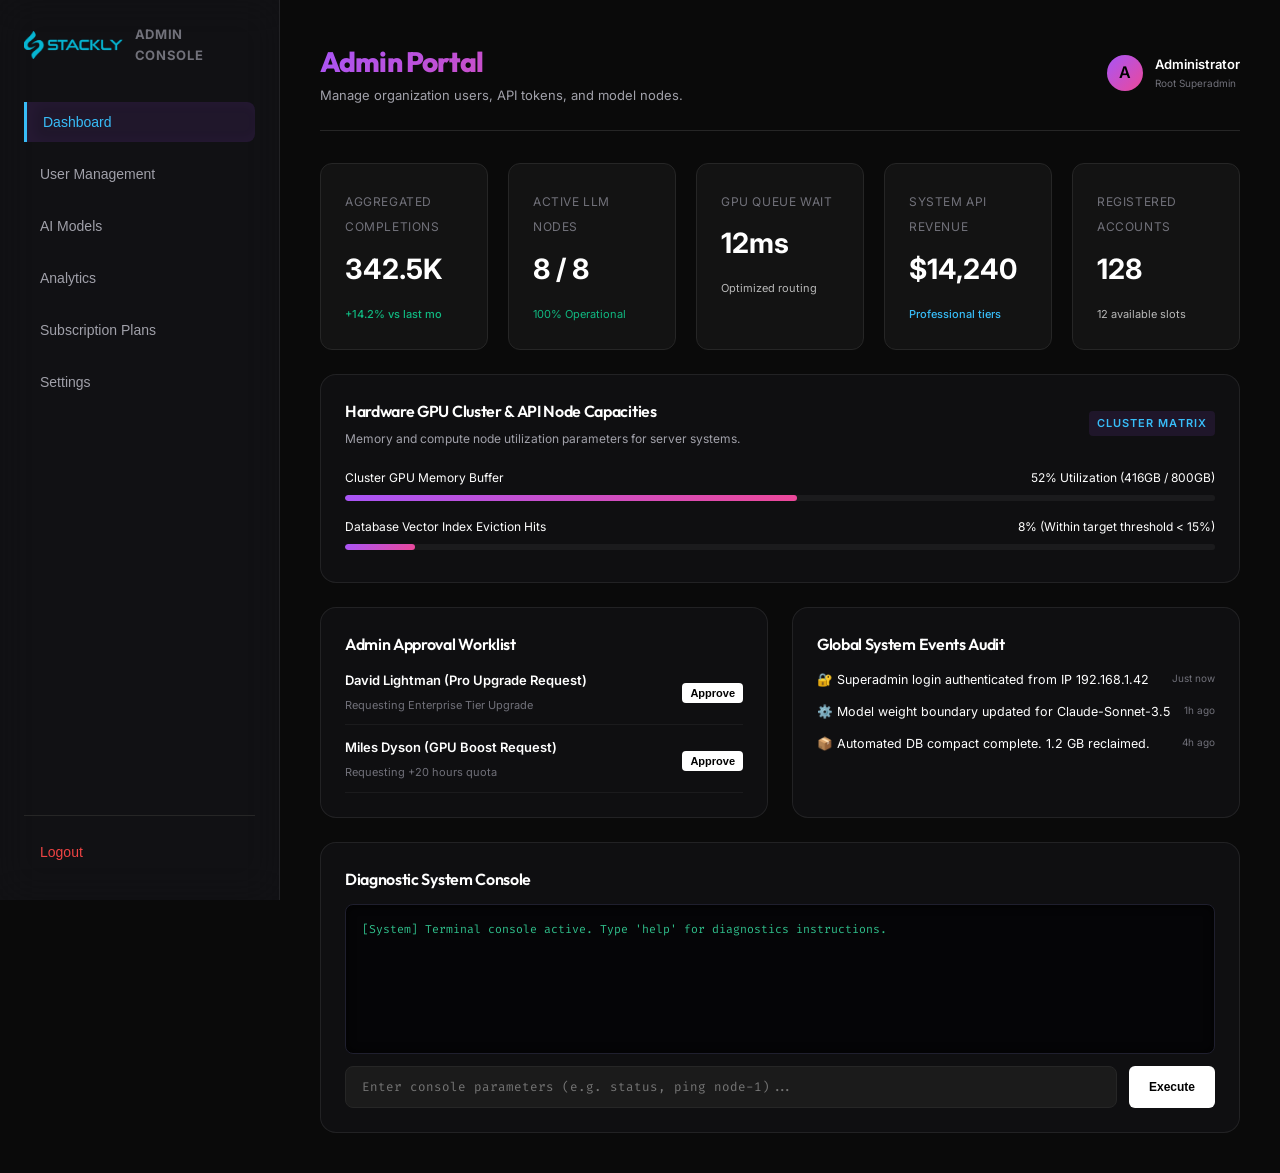
==== commit 3c783c23: "worked on dashboards" ====
--- a/AdminDashboard.html
+++ b/AdminDashboard.html
@@ -211,13 +211,50 @@
             display: none;
             opacity: 0;
             transform: translateY(20px);
-            transition: opacity 0.5s cubic-bezier(0.25, 0.46, 0.45, 0.94), transform 0.5s cubic-bezier(0.25, 0.46, 0.45, 0.94);
         }
 
         .dashboard-pane.active {
             display: block;
+            animation: paneFadeIn 0.4s forwards cubic-bezier(0.25, 1, 0.5, 1);
+        }
+
+        .dashboard-pane.animating-out {
+            display: block;
+            animation: paneFadeOut 0.3s forwards cubic-bezier(0.25, 1, 0.5, 1);
+        }
+
+        @keyframes paneFadeIn {
+            from { opacity: 0; transform: translateY(20px); }
+            to { opacity: 1; transform: translateY(0); }
+        }
+
+        @keyframes paneFadeOut {
+            from { opacity: 1; transform: translateY(0); }
+            to { opacity: 0; transform: translateY(-15px); }
+        }
+
+        /* Text reveal animations */
+        .animate-text {
+            display: inline-block;
+            opacity: 0;
+            transform: translateY(8px);
+            animation: textReveal 0.5s forwards cubic-bezier(0.25, 1, 0.5, 1);
+        }
+
+        @keyframes textReveal {
+            to { opacity: 1; transform: translateY(0); }
+        }
+
+        /* Scroll Animations hook */
+        .animate-on-scroll {
+            opacity: 0;
+            transform: translateY(20px) scale(0.98);
+            transition: opacity 0.6s cubic-bezier(0.25, 1, 0.5, 1), transform 0.6s cubic-bezier(0.25, 1, 0.5, 1) !important;
+        }
+
+        .animate-on-scroll.visible {
             opacity: 1;
-            transform: translateY(0);
+            transform: translateY(0) scale(1) !important;
         }
 
         /* Cards and Hover Transitions */
@@ -467,10 +504,36 @@
             box-shadow: 0 0 10px rgba(168, 85, 247, 0.2);
         }
 
-        .chart-label {
-            font-size: 10px;
-            color: var(--text-muted);
-            margin-top: 6px;
+        /* Responsive Utility Grids */
+        .grid-2col {
+            display: grid;
+            grid-template-columns: 1fr 1fr;
+            gap: 24px;
+        }
+        .grid-3col {
+            display: grid;
+            grid-template-columns: 1fr 1fr 1fr;
+            gap: 24px;
+        }
+        .grid-1-12col {
+            display: grid;
+            grid-template-columns: 1fr 1.2fr;
+            gap: 24px;
+        }
+        .grid-12-1col {
+            display: grid;
+            grid-template-columns: 1.2fr 1fr;
+            gap: 24px;
+        }
+        .grid-15-1col {
+            display: grid;
+            grid-template-columns: 1.5fr 1fr;
+            gap: 24px;
+        }
+        .grid-2-1col {
+            display: grid;
+            grid-template-columns: 2fr 1fr;
+            gap: 24px;
         }
 
         /* Responsive Design System overrides */
@@ -541,6 +604,24 @@
                 grid-template-columns: 1fr;
             }
 
+            .grid-2col, .grid-3col, .grid-1-12col, .grid-12-1col, .grid-15-1col, .grid-2-1col {
+                grid-template-columns: 1fr !important;
+                gap: 16px !important;
+            }
+
+            .dashboard-header {
+                flex-direction: column !important;
+                align-items: flex-start !important;
+                gap: 16px !important;
+            }
+
+            .dashboard-user-profile {
+                width: 100% !important;
+                justify-content: flex-start !important;
+                padding-top: 12px !important;
+                border-top: 1px solid var(--border-color) !important;
+            }
+
             .admin-table-container {
                 overflow-x: auto;
             }
@@ -726,7 +807,7 @@
                     </div>
                 </div>
 
-                <div style="display:grid; grid-template-columns: 1fr 1fr; gap:24px;">
+                <div class="grid-2col">
                     <!-- Section 3: Pending Approvals Worklist -->
                     <div class="premium-card" style="margin-bottom:0;">
                         <h4 style="font-size:16px; font-weight:600; margin-bottom:12px;">Admin Approval Worklist</h4>
@@ -831,7 +912,7 @@
                     </div>
                 </div>
 
-                <div style="display:grid; grid-template-columns:1fr 1.2fr; gap:24px;">
+                <div class="grid-1-12col">
                     <!-- Section 2: Invite User / Team Provisioning Console -->
                     <div class="premium-card" style="margin-bottom:0;">
                         <h4 style="font-size:16px; font-weight:600; margin-bottom:12px;">Provision Developer Access</h4>
@@ -881,7 +962,7 @@
                     </div>
                 </div>
 
-                <div style="display:grid; grid-template-columns:1.2fr 1fr; gap:24px; margin-top:24px;">
+                <div class="grid-12-1col" style="margin-top:24px;">
                     <!-- Section 4: Suspended & Locked Accounts Archive -->
                     <div class="premium-card" style="margin-bottom:0;">
                         <h4 style="font-size:16px; font-weight:600; margin-bottom:12px;">Suspended & Locked Accounts</h4>
@@ -910,7 +991,7 @@
             
             <!-- Pane 3: AI Models -->
             <section class="dashboard-pane" id="pane-models">
-                <div style="display:grid; grid-template-columns: 1.5fr 1fr; gap:24px;">
+                <div class="grid-15-1col">
                     <div>
                         <!-- Section 1: Global Models Toggle Matrix -->
                         <div class="premium-card">
@@ -1066,7 +1147,7 @@
                     </div>
                 </div>
 
-                <div style="display:grid; grid-template-columns: 1.2fr 1fr; gap:24px;">
+                <div class="grid-12-1col">
                     <!-- Section 2: Latency & Queue Times Graph -->
                     <div class="premium-card" style="margin-bottom:0;">
                         <h4 style="font-size:16px; font-weight:600; margin-bottom:12px;">Weekly Network Latency Ranges</h4>
@@ -1101,7 +1182,7 @@
                     </div>
                 </div>
 
-                <div style="display:grid; grid-template-columns: 1fr 1fr; gap:24px; margin-top:24px;">
+                <div class="grid-2col" style="margin-top:24px;">
                     <!-- Section 4: Most Active Repositories Analytics -->
                     <div class="premium-card" style="margin-bottom:0;">
                         <h4 style="font-size:15px; font-weight:600; margin-bottom:12px;">Top Synced Codebases (Calls Volume)</h4>
@@ -1157,7 +1238,7 @@
                     </div>
                 </div>
 
-                <div style="display:grid; grid-template-columns: 1.2fr 1fr; gap:24px;">
+                <div class="grid-12-1col">
                     <!-- Section 2: Seat Quota Management -->
                     <div class="premium-card" style="margin-bottom:0;">
                         <h4 style="font-size:16px; font-weight:600; margin-bottom:12px;">Available Team Seats Usage</h4>
@@ -1193,7 +1274,7 @@
                     </div>
                 </div>
 
-                <div style="display:grid; grid-template-columns: 1fr 1.2fr; gap:24px; margin-top:24px;">
+                <div class="grid-1-12col" style="margin-top:24px;">
                     <!-- Section 4: Organization Payment Method Registry -->
                     <div class="premium-card" style="margin-bottom:0;">
                         <h4 style="font-size:15px; font-weight:600; margin-bottom:12px;">Payment Instrument registry</h4>
@@ -1230,7 +1311,7 @@
             
             <!-- Pane 6: Settings -->
             <section class="dashboard-pane" id="pane-settings">
-                <div style="display:grid; grid-template-columns: 1fr 1.2fr; gap:24px;">
+                <div class="grid-1-12col">
                     <!-- Section 1: Zero Data Retention Policy -->
                     <div class="premium-card">
                         <div class="card-header-flex">
@@ -1272,7 +1353,7 @@
                     </div>
                 </div>
 
-                <div style="display:grid; grid-template-columns: 1fr 1fr; gap:24px; margin-top:24px;">
+                <div class="grid-2col" style="margin-top:24px;">
                     <!-- Section 3: Security & Session Logins Whitelist -->
                     <div class="premium-card" style="margin-bottom:0;">
                         <h4 style="font-size:16px; font-weight:600; margin-bottom:12px;">Admin Console Whitelist Rules</h4>
@@ -1339,28 +1420,64 @@
                 'pane-settings': { title: 'System Security Settings', subtitle: 'Set whitelists, notification webhooks, and security rules.' }
             };
 
+            // IntersectionObserver for scroll animations
+            let observer;
+            function triggerScrollAnimations() {
+                if (observer) observer.disconnect();
+                
+                observer = new IntersectionObserver((entries) => {
+                    entries.forEach(entry => {
+                        if (entry.isIntersecting) {
+                            entry.target.classList.add('visible');
+                            observer.unobserve(entry.target);
+                        }
+                    });
+                }, {
+                    threshold: 0.05
+                });
+
+                document.querySelectorAll('.premium-card, .stat-card, .terminal-panel, .chart-mockup, .grid-2col, .grid-3col, .grid-1-12col, .grid-12-1col, .grid-15-1col, .grid-2-1col').forEach(el => {
+                    el.classList.add('animate-on-scroll');
+                    observer.observe(el);
+                });
+            }
+
+            // Run initial scroll animations
+            triggerScrollAnimations();
+
             navButtons.forEach(btn => {
                 btn.addEventListener('click', () => {
                     const target = btn.getAttribute('data-target');
+                    const nextActive = document.getElementById(target);
+                    const currentActive = document.querySelector('.dashboard-pane.active');
                     
+                    if (currentActive === nextActive) return;
+
                     // Activate Button
                     navButtons.forEach(b => b.classList.remove('active'));
                     btn.classList.add('active');
 
-                    // Activate Pane
-                    panes.forEach(pane => {
-                        pane.classList.remove('active');
-                    });
-                    
-                    const activePane = document.getElementById(target);
-                    if(activePane) {
-                        activePane.classList.add('active');
+                    // Out and In Pane transition
+                    if (currentActive) {
+                        currentActive.classList.add('animating-out');
+                        currentActive.classList.remove('active');
+                        
+                        setTimeout(() => {
+                            currentActive.classList.remove('animating-out');
+                            if(nextActive) {
+                                nextActive.classList.add('active');
+                                triggerScrollAnimations();
+                            }
+                        }, 250);
+                    } else if (nextActive) {
+                        nextActive.classList.add('active');
+                        triggerScrollAnimations();
                     }
 
-                    // Update headers
+                    // Update headers with text animations
                     if(tabMeta[target]) {
-                        if(pageTitle) pageTitle.textContent = tabMeta[target].title;
-                        if(pageSubtitle) pageSubtitle.textContent = tabMeta[target].subtitle;
+                        if(pageTitle) pageTitle.innerHTML = `<span class="animate-text">${tabMeta[target].title}</span>`;
+                        if(pageSubtitle) pageSubtitle.innerHTML = `<span class="animate-text" style="animation-delay: 0.08s;">${tabMeta[target].subtitle}</span>`;
                     }
 
                     // Trigger chart animation if changing to Analytics
